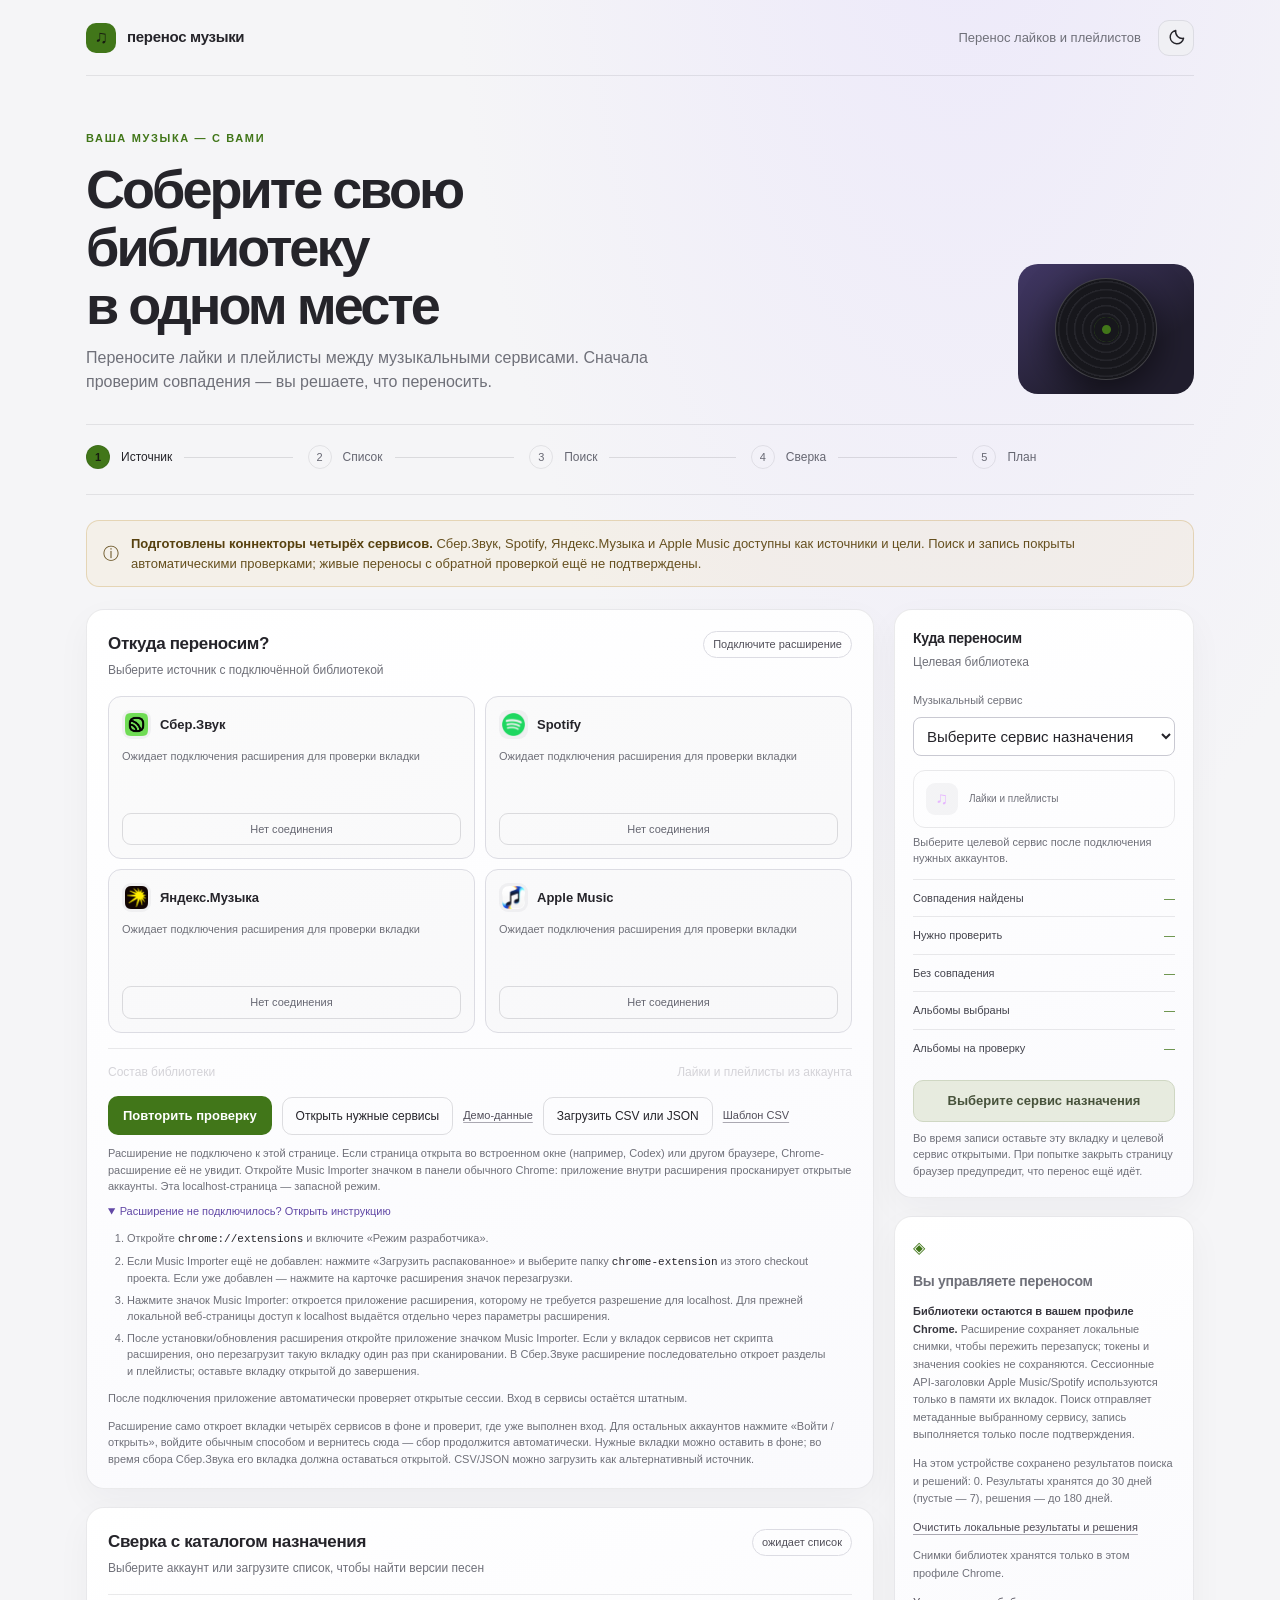
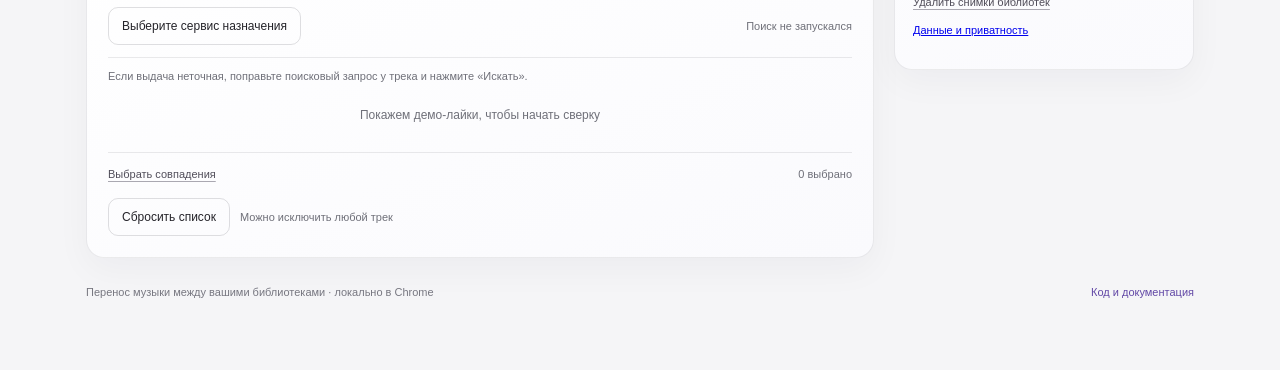
==== chrome-extension/app/index.html @ af96d478 "fix(ui): refine responsive workflow states Generated-by: OpenAI Codex (GPT-6) Co-authored-by: Codex " ====
<!doctype html>
<html lang="ru">
<head>
  <meta charset="utf-8">
  <meta name="viewport" content="width=device-width, initial-scale=1">
  <meta name="theme-color" content="#101114">
  <title>Перенос музыки — библиотека без границ</title>
  <script src="theme.js"></script>
  <link rel="stylesheet" href="styles.css">
</head>
<body>
  <div class="shell">
    <header class="topbar">
      <div class="brand"><span class="logo" aria-hidden="true">♫</span><span>перенос музыки</span></div>
      <div class="top-right"><span>Перенос лайков и плейлистов</span><button class="theme-toggle" id="themeToggle" type="button" aria-label="Переключить тему"><svg class="sun-icon" aria-hidden="true" viewBox="0 0 24 24"><circle cx="12" cy="12" r="4"></circle><path d="M12 2v2m0 16v2M4.93 4.93l1.42 1.42m11.3 11.3 1.42 1.42M2 12h2m16 0h2M4.93 19.07l1.42-1.42m11.3-11.3 1.42-1.42"></path></svg><svg class="moon-icon" aria-hidden="true" viewBox="0 0 24 24"><path d="M20.9 13A8.5 8.5 0 0 1 11 3.1 8.5 8.5 0 1 0 20.9 13Z"></path></svg></button></div>
    </header>

    <section class="hero" aria-labelledby="title">
      <div><div class="eyebrow">Ваша музыка — с вами</div><h1 id="title">Соберите свою библиотеку<br>в одном месте</h1><p>Переносите лайки и плейлисты между музыкальными сервисами. Сначала проверим совпадения — вы решаете, что переносить.</p></div>
      <div class="hero-art" aria-hidden="true"><div class="disc"></div></div>
    </section>

    <nav class="steps" aria-label="Этапы переноса">
      <div class="step active" data-step="1" aria-current="step"><span class="step-num">1</span>Источник</div><div class="step" data-step="2"><span class="step-num">2</span>Список</div><div class="step" data-step="3"><span class="step-num">3</span>Поиск</div><div class="step" data-step="4"><span class="step-num">4</span>Сверка</div><div class="step" data-step="5"><span class="step-num">5</span>План</div>
    </nav>

    <div class="notice" role="note"><span class="info" aria-hidden="true">ⓘ</span><span><strong>Подготовлены коннекторы четырёх сервисов.</strong> Сбер.Звук, Spotify, Яндекс.Музыка и Apple Music доступны как источники и цели. Поиск и запись покрыты автоматическими проверками; живые переносы с обратной проверкой ещё не подтверждены.</span></div>

    <main class="layout">
      <div class="main-col">
        <section class="card" aria-labelledby="source-heading">
          <div class="card-head"><div><h2 id="source-heading">Откуда переносим?</h2><p class="card-sub">Выберите источник с подключённой библиотекой</p></div><span class="count">Проверяем подключение…</span></div>
          <div class="sources" role="group" aria-label="Выбор источника">
            <article class="source" data-source="Сбер.Звук" data-provider="zvuk"><div class="source-top"><span class="source-icon"><img class="provider-logo" src="assets/providers/zvuk.png" alt=""></span><h3>Сбер.Звук</h3></div><div class="source-status" aria-live="polite">Ожидает подключения расширения для проверки вкладки</div><div class="source-collections" aria-label="Состав библиотеки"></div><button class="connect" type="button" disabled>Нет соединения</button></article>
            <article class="source" data-source="Spotify" data-provider="spotify"><div class="source-top"><span class="source-icon"><img class="provider-logo" src="assets/providers/spotify.png" alt=""></span><h3>Spotify</h3></div><div class="source-status" aria-live="polite">Ожидает подключения расширения для проверки вкладки</div><div class="source-collections" aria-label="Состав библиотеки"></div><button class="connect" type="button" disabled>Нет соединения</button></article>
            <article class="source" data-source="Яндекс.Музыка" data-provider="yandex-music"><div class="source-top"><span class="source-icon"><img class="provider-logo" src="assets/providers/yandex-music.png" alt=""></span><h3>Яндекс.Музыка</h3></div><div class="source-status" aria-live="polite">Ожидает подключения расширения для проверки вкладки</div><div class="source-collections" aria-label="Состав библиотеки"></div><button class="connect" type="button" disabled>Нет соединения</button></article>
            <article class="source" data-source="Apple Music" data-provider="apple-music"><div class="source-top"><span class="source-icon"><img class="provider-logo" src="assets/providers/apple-music.png" alt=""></span><h3>Apple Music</h3></div><div class="source-status" aria-live="polite">Ожидает подключения расширения для проверки вкладки</div><div class="source-collections" aria-label="Состав библиотеки"></div><button class="connect" type="button" disabled>Нет соединения</button></article>
          </div>
          <div class="playlist-row"><span>Состав библиотеки</span><span>Лайки и плейлисты из аккаунта</span></div>
          <div class="catalog-tools source-collection-tools" id="sourceCollectionTools" hidden>
            <label for="sourceCollectionSelect">Переносить</label>
            <select id="sourceCollectionSelect" class="catalog-select" aria-label="Коллекция источника"></select>
            <label id="targetPlaylistNameLabel" for="targetPlaylistName" hidden>Название копии</label>
            <input id="targetPlaylistName" type="text" maxlength="100" placeholder="Имя нового плейлиста" aria-label="Название нового плейлиста" hidden>
          </div>
          <div class="action-row"><button class="primary" id="extensionImportBtn" type="button" disabled>Проверяем расширение…</button><button class="secondary" id="openServicesBtn" type="button" disabled>Открыть нужные сервисы</button><button class="linkbtn" id="loadBtn" type="button">Демо-данные</button><label class="secondary file-input-label" for="fileInput">Загрузить CSV или JSON</label><input id="fileInput" type="file" accept=".csv,.json,text/csv,application/json" hidden><button class="linkbtn" id="templateBtn" type="button">Шаблон CSV</button></div><div id="extensionStatus" class="quiet extension-status" role="status" aria-live="polite">Проверяем локальное расширение…</div><details id="extensionHelp" class="extension-help"><summary>Расширение не подключилось? Открыть инструкцию</summary><ol><li>Откройте <code>chrome://extensions</code> и включите «Режим разработчика».</li><li>Если Music Importer ещё не добавлен: нажмите «Загрузить распакованное» и выберите папку <code>chrome-extension</code> из этого checkout проекта. Если уже добавлен — нажмите на карточке расширения значок перезагрузки.</li><li>Нажмите значок Music Importer: откроется приложение расширения, которому не требуется разрешение для localhost. Для прежней локальной веб-страницы доступ к localhost выдаётся отдельно через параметры расширения.</li><li>После установки/обновления расширения откройте приложение значком Music Importer. Если у вкладок сервисов нет скрипта расширения, оно перезагрузит такую вкладку один раз при сканировании. В Сбер.Звуке расширение последовательно откроет разделы и плейлисты; оставьте вкладку открытой до завершения.</li></ol><p>После подключения приложение автоматически проверяет открытые сессии. Вход в сервисы остаётся штатным.</p></details><div class="quiet onboarding-note">Расширение само откроет вкладки четырёх сервисов в фоне и проверит, где уже выполнен вход. Для остальных аккаунтов нажмите «Войти / открыть», войдите обычным способом и вернитесь сюда — сбор продолжится автоматически. Нужные вкладки можно оставить в фоне; во время сбора Сбер.Звука его вкладка должна оставаться открытой. CSV/JSON можно загрузить как альтернативный источник.</div>
        </section>

        <section class="card" id="reviewCard" aria-labelledby="review-heading">
          <div class="card-head"><div><h2 id="review-heading">Сверка с каталогом</h2><p class="card-sub" id="reviewSub">Выберите аккаунт или загрузите список, чтобы найти версии песен</p></div><span class="count" id="matchCount">ожидает список</span></div>
          <div class="catalog-tools"><label for="storefront">Регион Apple</label><select id="storefront" aria-label="Страна каталога Apple"><option value="AE">ОАЭ</option><option value="US">США</option><option value="GB">Великобритания</option><option value="CA">Канада</option><option value="AU">Австралия</option></select><button class="secondary" type="button" id="searchBtn" disabled>Найти совпадения</button><button class="secondary" type="button" id="cancelSearchBtn" hidden>Остановить поиск</button><span class="quiet" id="searchStatus" aria-live="polite">Поиск не запускался</span></div>
          <p class="quiet match-hint">Если выдача неточная, поправьте поисковый запрос у трека и нажмите «Искать».</p>
          <div class="track-tools" id="trackTools" hidden>
            <div class="track-filters">
              <label>Статус<select id="trackStatusFilter" aria-label="Фильтр по статусу"><option value="all">Все треки</option><option value="review">Нужна проверка</option><option value="matched">Есть совпадение</option><option value="missing">Не найдено</option><option value="excluded">Исключено</option></select></label>
              <label>Порядок<select id="trackSort" aria-label="Сортировка треков"><option value="source">Как в источнике</option><option value="title">По названию</option><option value="artist">По исполнителю</option><option value="confidence">Сначала уверенные</option></select></label>
              <button class="linkbtn track-bulk" id="selectVisibleMatches" type="button">Выбрать совпадения на странице</button>
            </div>
            <div class="track-pages"><button class="secondary" type="button" id="previousTrackPage" aria-label="Предыдущая страница">←</button><span class="quiet" id="trackPageStatus" aria-live="polite"></span><button class="secondary" type="button" id="nextTrackPage" aria-label="Следующая страница">→</button></div>
          </div>
          <div class="track-list" id="trackList"><div class="empty">Покажем демо-лайки, чтобы начать сверку</div></div>
          <div id="albumSection" hidden>
            <div class="card-head album-head"><div><h3 id="album-heading" class="album-heading-title">Альбомы</h3><p class="card-sub">Сохранённые альбомы переносятся целыми альбомами и не раскладываются на треки.</p></div><span class="count" id="albumCount"></span></div>
            <p class="quiet" id="albumNotice" hidden>Альбомы источника не подтверждены полностью, поэтому в этот перенос они не входят. Выберите «Только альбомы», чтобы увидеть причину, или обновите аккаунт.</p>
            <div class="track-list" id="albumList" aria-labelledby="album-heading"></div>
            <div class="track-tools" id="albumPages" hidden><span></span><div class="track-pages"><button class="secondary" type="button" id="previousAlbumPage" aria-label="Предыдущая страница альбомов">←</button><span class="quiet" id="albumPageStatus" aria-live="polite"></span><button class="secondary" type="button" id="nextAlbumPage" aria-label="Следующая страница альбомов">→</button></div></div>
          </div>
          <div class="review-tools"><button class="linkbtn" type="button" id="toggleAll">Снять выбор со всех</button><span class="quiet" id="selectedCount">0 выбрано</span></div>
          <div class="action-row"><button class="secondary" type="button" id="resetBtn">Сбросить список</button><span class="quiet">Можно исключить любой трек</span></div>
        </section>
      </div>

      <aside class="side-col" aria-label="Настройки переноса">
        <section class="card side-card">
          <div class="card-head"><div><h2>Куда переносим</h2><p class="card-sub">Целевая библиотека</p></div></div>
          <label class="quiet" for="targetProvider">Музыкальный сервис</label><select id="targetProvider" class="provider-select" aria-label="Сервис назначения"><option value="">Выберите сервис назначения</option><option value="apple-music">Apple Music</option><option value="yandex-music">Яндекс.Музыка</option><option value="spotify">Spotify</option><option value="zvuk">Сбер.Звук</option></select>
          <div class="destination"><div class="provider-icon" id="targetProviderIcon" aria-hidden="true" data-provider="">♫</div><div><div class="dest-title" id="targetProviderName">Выберите сервис</div><div class="dest-sub" id="targetCollection">Лайки и плейлисты</div></div></div><p class="quiet" id="targetAccountStatus" role="status" aria-live="polite">Выберите целевой сервис после подключения нужных аккаунтов.</p>
          <div class="check-row"><span>Совпадения найдены</span><span id="readyStat">—</span></div><div class="check-row"><span>Нужно проверить</span><span id="reviewStat" class="stat-review">—</span></div><div class="check-row"><span>Без совпадения</span><span id="missingStat" class="stat-missing">—</span></div><div class="check-row"><span>Альбомы выбраны</span><span id="albumReadyStat">—</span></div><div class="check-row"><span>Альбомы на проверку</span><span id="albumReviewStat" class="stat-review">—</span></div>
          <div class="transfer-job-warning" id="transferJobWarning" role="alert" aria-live="polite"><strong>Предыдущий перенос прервался или не был подтверждён.</strong><p id="transferJobDetails"></p><p>Продолжение сначала прочитает целевые плейлисты и проверит их порядок. Если ID созданного плейлиста не сохранился или содержимое отличается от плана, запись остановится для ручной сверки.</p><button class="primary" id="resumeTransferJob" type="button">Продолжить и сверить автоматически</button><button class="secondary" id="acknowledgeTransferJob" type="button">Я сверил аккаунт вручную</button></div>
          <button class="primary side-primary" id="importBtn" type="button" disabled>Сформировать план <span aria-hidden="true">→</span></button>
          <p class="quiet transfer-note">Во время записи оставьте эту вкладку и целевой сервис открытыми. При попытке закрыть страницу браузер предупредит, что перенос ещё идёт.</p>
          <div class="report" id="report" aria-live="polite"><h3>План готов</h3><div class="report-grid"><div class="metric"><b id="addedMetric">0</b><span>выбрано</span></div><div class="metric"><b id="skippedMetric">0</b><span>пропущено</span></div><div class="metric"><b>0</b><span>записано</span></div></div><div class="quiet report-breakdown" id="reportBreakdown"></div><div class="quiet report-note">JSON-план содержит выбранные ID совпадений и исходные коллекции. До явного запуска библиотека не меняется.</div><button class="linkbtn report-download" id="downloadReport" type="button">Скачать JSON-план</button></div>
        </section>
        <section class="card side-card privacy"><div class="privacy-icon" aria-hidden="true">◈</div><h2>Вы управляете переносом</h2><p><strong>Библиотеки остаются в вашем профиле Chrome.</strong> Расширение сохраняет локальные снимки, чтобы пережить перезапуск; токены и значения cookies не сохраняются. Сессионные API-заголовки Apple Music/Spotify используются только в памяти их вкладок. Поиск отправляет метаданные выбранному сервису, запись выполняется только после подтверждения.</p><p id="matchCacheStatus" class="quiet" role="status" aria-live="polite">Результаты поиска и решения сохраняются только на этом устройстве.</p><button id="clearMatchCache" class="linkbtn" type="button">Очистить локальные результаты и решения</button><p id="libraryStorageEstimate" class="quiet" role="status" aria-live="polite">Снимки библиотек хранятся только в этом профиле Chrome.</p><button id="clearLibrarySnapshots" class="linkbtn" type="button" disabled>Удалить снимки библиотек</button><p class="quiet"><a href="privacy.html">Данные и приватность</a></p></section>
      </aside>
    </main>
    <footer class="footer"><span>Перенос музыки между вашими библиотеками · локально в Chrome</span><a href="https://github.com/Basil-AS/music_importer/blob/master/README.md">Код и документация</a></footer>
  </div>
  <div class="toast" id="toast" role="status" aria-live="polite"></div>

  <script src="matcher.js" defer></script>
  <script src="album-matcher.js" defer></script>
  <script src="library-cache.js" defer></script>
  <script src="account-catalog.js" defer></script>
  <script src="match-cache.js" defer></script>
  <script src="transfer-core.js" defer></script>
  <script src="transfer-engine.js" defer></script>
  <script src="transfer-safety.js" defer></script>
  <script src="transfer-job-store.js" defer></script>
  <script src="provider-connection-flow.js" defer></script>
  <script src="app.js" defer></script>
</body>
</html>
---- chrome-extension/app/styles.css ----
:root {
  color-scheme:dark;
  --bg:#101114;
  --panel:#191a1f;
  --panel2:#202126;
  --line:#303138;
  --text:#f4f3f1;
  --muted:#9999a3;
  --green:#b7f36b;
  --purple:#b7a0ff;
  --amber:#f2c879;
  --red:#f28f8f;
  --radius:18px;
      --control-bg:#222329;
      --control-border:#3a3b43;
  font:15px/1.5 Inter,-apple-system,BlinkMacSystemFont,"Segoe UI",sans-serif
}

* {
  box-sizing:border-box
}

body {
  margin:0;
  background:radial-gradient(ellipse at 75% -12%,#28243b 0,transparent 38%),var(--bg);
  color:var(--text);
  min-height:100vh
}

button,select {
  font:inherit
}

button {
  cursor:pointer
}

button:focus-visible,select:focus-visible,a:focus-visible {
  outline:2px solid var(--green);
  outline-offset:3px
}

.shell {
  max-width:1180px;
  margin:auto;
  padding:0 36px 70px
}

.topbar {
  height:76px;
  display:flex;
  align-items:center;
  justify-content:space-between;
  border-bottom:1px solid #ffffff13
}

.brand {
  display:flex;
  gap:11px;
  align-items:center;
  font-size:15px;
  font-weight:650;
  letter-spacing:-.02em
}

.logo {
  width:30px;
  height:30px;
  border-radius:10px;
  background:var(--green);
  color:#171b10;
  display:grid;
  place-items:center;
  font-size:18px;
  font-weight:900
}

.top-right {
  display:flex;
  align-items:center;
  gap:17px;
  color:var(--muted);
  font-size:13px
}

.hero {
  padding:54px 0 30px;
  display:flex;
  justify-content:space-between;
  align-items:end;
  gap:24px
}

.eyebrow {
  color:var(--green);
  font-size:11px;
  font-weight:750;
  letter-spacing:.15em;
  text-transform:uppercase
}

.hero h1 {
  font-size:clamp(34px,5vw,54px);
  letter-spacing:-.055em;
  line-height:1.08;
  margin:13px 0 12px;
  max-width:660px
}

.hero p {
  color:var(--muted);
  max-width:590px;
  margin:0;
  font-size:16px
}

.hero-art {
  height:130px;
  width:176px;
  position:relative;
  flex:none;
  overflow:hidden;
  border-radius:20px;
  background:linear-gradient(145deg,#423866,#211e2e 70%);
  display:grid;
  place-items:center
}

.disc {
  height:102px;
  width:102px;
  border-radius:50%;
  border:1px solid #ffffff2e;
  background:repeating-radial-gradient(circle,#17171c 0 6px,#25252b 7px 8px);
  display:grid;
  place-items:center;
  box-shadow:0 10px 36px #0008
}

.disc:after {
  content:"";
  height:25px;
  width:25px;
  background:var(--green);
  border-radius:50%;
  box-shadow:inset 0 0 0 8px #17171c
}

.steps {
  display:grid;
  grid-template-columns:repeat(5,1fr);
  padding:20px 0 25px;
  border-top:1px solid #ffffff12;
  border-bottom:1px solid #ffffff12;
  margin-bottom:25px
}

.step {
  display:flex;
  gap:11px;
  align-items:center;
  color:var(--muted);
  font-size:12px
}

.step:not(:last-child):after {
  content:"";
  height:1px;
  background:#ffffff16;
  flex:1;
  margin:0 15px 0 1px
}

.step-num {
  width:24px;
  height:24px;
  flex:none;
  border:1px solid #ffffff24;
  border-radius:50%;
  display:grid;
  place-items:center;
  font-size:11px
}

.step.active {
  color:var(--text)
}

.step.active .step-num {
  background:var(--green);
  border-color:var(--green);
  color:#171b10;
  font-weight:800
}

.step.done .step-num {
  border-color:#6b8550;
  color:var(--green)
}

.notice {
  display:flex;
  align-items:center;
  gap:12px;
  padding:13px 16px;
  border:1px solid #dfbb6640;
  background:#f2c8790b;
  border-radius:13px;
  color:#e5d5b0;
  font-size:13px;
  margin-bottom:22px
}

.notice strong {
  color:#f4deb0
}

.notice .info {
  font-size:16px
}

.layout {
  display:grid;
  grid-template-columns:minmax(0,1fr) 300px;
  gap:20px;
  align-items:start
}

.main-col,.side-col {
  display:grid;
  gap:18px
}

.card {
  background:linear-gradient(160deg,#1b1c21,#18191d);
  border:1px solid #ffffff12;
  border-radius:var(--radius);
  padding:21px;
  box-shadow:0 12px 35px #00000012
}

.card-head {
  display:flex;
  justify-content:space-between;
  align-items:start;
  gap:12px;
  margin-bottom:17px
}

.card h2 {
  margin:0;
  font-size:17px;
  letter-spacing:-.02em
}

.card-sub {
  margin:4px 0 0;
  color:var(--muted);
  font-size:12px
}

.count {
  font-size:11px;
  border:1px solid var(--line);
  border-radius:99px;
  padding:4px 9px;
  color:#c8c7cf;
  white-space:nowrap
}

.sources {
  display:grid;
  grid-template-columns:repeat(2,minmax(0,1fr));
  gap:10px
}

.source {
  border:1px solid var(--line);
  border-radius:13px;
  padding:13px;
  background:#ffffff03;
  min-width:0;
  transition:.18s
}

.source.selected {
  border-color:#b7f36b88;
  background:#b7f36b0a
}

.source-top {
  display:flex;
  align-items:center;
  gap:9px
}

.source-icon {
  height:29px;
  width:29px;
  border-radius:9px;
  background:#ffffff0b;
  display:grid;
  place-items:center;
  font-weight:800;
  font-size:15px
}

.source h3 {
  margin:0;
  font-size:13px;
  font-weight:600
}

.source-status {
  font-size:11px;
  color:var(--muted);
  margin-top:10px;
  min-height:16px;
  line-height:1.4;
  overflow-wrap:anywhere
}

.source-status.connected {
  color:var(--green)
}

.connect {
  width:100%;
  margin-top:10px;
  border:1px solid #ffffff21;
  color:#e9e8eb;
  background:transparent;
  border-radius:9px;
  padding:7px 6px;
  font-size:11px
}

.connect:hover {
  border-color:#ffffff55;
  background:#ffffff08
}

.connect:disabled {
  color:var(--muted);
  opacity:.82;
  cursor:default
}

.action-row {
  display:flex;
  align-items:center;
  gap:10px;
  margin-top:15px
}

.primary {
  border:0;
  border-radius:10px;
  padding:10px 15px;
  background:var(--green);
  color:#17200e;
  font-weight:750;
  font-size:13px;
  transition:transform .15s,filter .15s
}

.primary:hover {
  filter:brightness(1.06);
  transform:translateY(-1px)
}

.primary:disabled {
  background:#343a31;
  border:1px solid #4d5746;
  color:#b9c0ad;
  opacity:1;
  cursor:not-allowed;
  transform:none;
  filter:none
}

.secondary {
  border:1px solid #ffffff24;
  background:transparent;
  color:#e8e7eb;
  border-radius:10px;
  padding:9px 13px;
  font-size:12px
}

.secondary:hover {
  background:#ffffff0a
}

.quiet {
  color:var(--muted);
  font-size:11px
}

.playlist-row {
  display:flex;
  justify-content:space-between;
  align-items:center;
  color:#d4d3d8;
  font-size:12px;
  padding-top:14px;
  border-top:1px solid #ffffff10;
  margin-top:15px
}

.toggle {
  display:flex;
  align-items:center;
  gap:8px;
  color:var(--muted)
}

.toggle input {
  accent-color:var(--green)
}

.track-list {
  display:grid
}

.track {
  display:grid;
  grid-template-columns:34px minmax(120px,1fr) minmax(145px,205px) 68px 38px;
  align-items:center;
  gap:11px;
  padding:12px 0;
  border-top:1px solid #ffffff0d
}

.track:first-child {
  border-top:0
}

.cover {
  width:34px;
  height:34px;
  border-radius:8px;
  background:linear-gradient(135deg,#67627a,#292b36);
  display:grid;
  place-items:center;
  font-size:14px;
  color:#d9d3ff
}

.cover.c2 {
  background:linear-gradient(135deg,#78584b,#352c30)
}

.cover.c3 {
  background:linear-gradient(135deg,#536c65,#273632)
}

.cover.c4 {
  background:linear-gradient(135deg,#77734d,#38372e)
}

.cover.c5 {
  background:linear-gradient(135deg,#64527a,#30283d)
}

.track-name {
  font-size:12px;
  font-weight:650;
  white-space:nowrap;
  overflow:hidden;
  text-overflow:ellipsis
}

.track-artist {
  font-size:11px;
  color:var(--muted);
  white-space:nowrap;
  overflow:hidden;
  text-overflow:ellipsis
}

.match select,.match input {
  max-width:100%;
  width:100%;
  background:var(--control-bg);
  border:1px solid var(--control-border);
  color:var(--text);
  border-radius:8px;
  padding:7px;
  font-size:11px
}

.match input::placeholder {
  color:#8d8b96
}

.match select option {
  background:var(--control-bg)
}

.confidence {
  font-size:10px;
  color:var(--green);
  margin-top:3px
}

.confidence.review {
  color:var(--amber)
}

.confidence.none {
  color:var(--red)
}

.badge {
  font-size:10px;
  border:1px solid #42602e;
  color:var(--green);
  padding:4px 7px;
  border-radius:99px;
  text-align:center
}

.badge.review {
  border-color:#64532f;
  color:var(--amber)
}

.badge.none {
  border-color:#5e3838;
  color:var(--red)
}

.include {
  accent-color:var(--green);
  width:15px;
  height:15px
}

.track.skipped {
  opacity:.38
}

.review-tools {
  display:flex;
  align-items:center;
  justify-content:space-between;
  padding-top:13px;
  border-top:1px solid #ffffff10;
  margin-top:6px
}

.linkbtn {
  border:0;
  padding:0;
  background:none;
  color:#d5d3dc;
  font-size:11px;
  text-decoration:underline;
  text-decoration-color:#6a6871;
  text-underline-offset:3px
}

.linkbtn:hover {
  color:var(--green)
}

.side-card {
  padding:18px
}

.side-card h2 {
  font-size:14px
}

.destination {
  display:flex;
  align-items:center;
  gap:11px;
  padding:12px;
  border:1px solid #ffffff13;
  border-radius:12px;
  margin:14px 0
}

.apple-icon {
  width:32px;
  height:32px;
  border-radius:9px;
  background:#28232f;
  display:grid;
  place-items:center;
  font-size:17px
}

.dest-title {
  font-size:12px;
  font-weight:650
}

.dest-sub {
  font-size:10px;
  color:var(--muted)
}

.check-row {
  display:flex;
  justify-content:space-between;
  align-items:center;
  border-top:1px solid #ffffff0d;
  padding:10px 0;
  font-size:11px;
  color:#cbcad0
}

.check-row span:last-child {
  color:var(--green)
}

.side-primary {
  width:100%;
  margin-top:14px
}

.privacy {
  font-size:11px;
  color:var(--muted);
  line-height:1.6
}

.privacy strong {
  color:#e3e2e8;
  font-weight:600
}

.privacy-icon {
  color:var(--green);
  font-size:16px;
  margin-bottom:9px
}

.progress-wrap {
  display:none;
  margin-top:15px
}

.progress-wrap.show {
  display:block
}

.progress-meta {
  display:flex;
  justify-content:space-between;
  font-size:11px;
  color:var(--muted);
  margin-bottom:6px
}

.progress {
  height:5px;
  border-radius:9px;
  background:#ffffff12;
  overflow:hidden
}

.progress i {
  display:block;
  width:0;
  height:100%;
  background:var(--green);
  border-radius:9px;
  transition:width .35s
}

.report {
  display:none;
  margin-top:15px;
  padding:14px;
  border:1px solid #b7f36b3b;
  border-radius:12px;
  background:#b7f36b08
}

.report.show {
  display:block
}

.report h3 {
  font-size:13px;
  margin:0 0 8px
}

.report-grid {
  display:grid;
  grid-template-columns:repeat(2,minmax(0,1fr));
  gap:8px
}

.metric {
  padding:8px;
  background:#ffffff07;
  border-radius:9px
}

.metric b {
  display:block;
  font-size:18px
}

.metric span {
  font-size:10px;
  color:var(--muted)
}

.toast {
  position:fixed;
  bottom:24px;
  left:50%;
  transform:translate(-50%,20px);
  opacity:0;
  pointer-events:none;
  transition:.25s;
  background:#28292e;
  border:1px solid #ffffff22;
  border-radius:12px;
  padding:11px 16px;
  font-size:12px;
  box-shadow:0 12px 35px #0008;
  z-index:5
}

.toast.show {
  opacity:1;
  transform:translate(-50%,0)
}

.footer {
  display:flex;
  justify-content:space-between;
  gap:20px;
  color:#777780;
  font-size:11px;
  margin-top:26px
}

.footer a {
  color:#aaa8b3;
  text-decoration:none
}

.footer a:hover {
  color:var(--green)
}

.empty {
  color:var(--muted);
  font-size:12px;
  padding:22px 0;
  text-align:center
}

.catalog-tools {
  display:flex;
  align-items:center;
  gap:9px;
  flex-wrap:wrap;
  padding:12px 0;
  border-top:1px solid #ffffff0d;
  border-bottom:1px solid #ffffff0d;
  margin-bottom:3px
}

.catalog-tools label {
  font-size:11px;
  color:var(--muted)
}

.catalog-tools select {
  background:var(--control-bg);
  border:1px solid var(--control-border);
  color:var(--text);
  border-radius:8px;
  padding:7px;
  font-size:11px
}

.catalog-tools .quiet {
  margin-left:auto
}

.match-hint {
  margin:10px 0 0
}

.track {
  grid-template-columns:34px minmax(100px,.8fr) minmax(200px,1.2fr) 70px 38px
}

.track .match select,.track .match input {
  margin-bottom:4px
}

.track .match a {
  display:inline-block;
  color:#c2b5ff;
  font-size:10px;
  text-decoration:none;
  margin-top:3px
}

.track .match a:hover {
  text-decoration:underline
}

.track-query {
  max-width:100%;
  width:100%;
  background:var(--control-bg);
  border:1px solid var(--control-border);
  color:var(--text);
  border-radius:8px;
  padding:6px 7px;
  font-size:10px
}

.track-search {
  border:0;
  background:none;
  color:var(--purple);
  padding:1px 0 5px;
  font-size:10px;
  text-decoration:underline;
  text-underline-offset:3px
}

.track-search:disabled {
  opacity:.5;
  cursor:wait
}

.badge.pending {
  border-color:#45454d;
  color:var(--muted)
}

.badge.error {
  border-color:#5e3838;
  color:var(--red)
}

.track .include:disabled {
  opacity:.3
}

.search-error {
  color:var(--red)
}

@media(max-width:960px) {
  .layout {
    grid-template-columns:1fr
  }

  .side-col {
    grid-template-columns:1fr 1fr
  }

  .hero-art {
    width:130px;
    height:110px
  }

  .steps {
    grid-template-columns:repeat(5,auto);
    overflow:auto
  }

  .step {
    white-space:nowrap
  }

  .step:not(:last-child):after {
    min-width:14px;
    margin:0 8px
  }

}

@media(max-width:580px) {
  .top-right > span { display:none }
  .top-right { gap:0 }
  .shell {
    padding:0 18px 45px
  }

  .topbar {
    height:62px
  }

  .hero {
    padding:37px 0 26px;
    align-items:stretch;
    flex-direction:column;
    gap:12px
  }

  .hero-art {
    align-self:flex-end;
    width:82px;
    height:82px;
    margin-top:-4px
  }

  .disc {
    width:61px;
    height:61px
  }

  .disc:after {
    width:20px;
    height:20px;
    box-shadow:inset 0 0 0 6px #17171c
  }

  .hero p {
    font-size:14px
  }

  .steps {
    padding:15px 0;
    margin-bottom:17px;
    grid-template-columns:repeat(5,minmax(0,1fr));
    overflow:visible;
    gap:2px
  }

  .step {
    flex-direction:column;
    justify-content:center;
    gap:5px;
    text-align:center;
    white-space:normal;
    font-size:10px;
    line-height:1.2
  }

  .step-num {
    width:22px;
    height:22px;
    font-size:11px
  }

  .step:not(:last-child):after {
    display:none
  }

  .notice {
    align-items:flex-start;
    font-size:12px
  }

  .layout {
    grid-template-columns:minmax(0,1fr);
    gap:13px
  }

  .main-col,.side-col {
    min-width:0
  }

  .card {
    min-width:0;
    padding:16px;
    border-radius:15px
  }

  .card-head {
    flex-wrap:wrap
  }

  .sources {
    grid-template-columns:minmax(0,1fr);
    gap:8px
  }

  .source {
    padding:10px 8px
  }

  .source-top {
    gap:6px
  }

  .source-icon {
    width:24px;
    height:24px
  }

  .source h3 {
    min-width:0;
    font-size:11px;
    overflow-wrap:anywhere
  }

  .connect {
    font-size:10px
  }

  .track {
    grid-template-columns:30px minmax(68px,.7fr) minmax(115px,1.3fr) 32px;
    gap:7px
  }

  .cover {
    width:30px;
    height:30px
  }

  .badge {
    display:none
  }

  .track-name {
    font-size:11px
  }

  .track-artist {
    font-size:10px
  }

  .match select {
    font-size:10px;
    padding:6px 4px
  }

  .side-col {
    grid-template-columns:1fr
  }

  .footer {
    flex-direction:column
  }

  .action-row {
    flex-wrap:wrap
  }

  .catalog-tools .quiet {
    width:100%;
    margin-left:0
  }

}

@media(max-width:360px) {
  .hero-art {
    align-self:flex-end;
    width:68px;
    height:68px;
    margin-top:-4px
  }

  .track {
    grid-template-columns:28px minmax(0,.8fr) minmax(0,1.2fr) 28px;
    gap:6px
  }

  .shell { padding-right:14px; padding-left:14px }

}

@media(prefers-reduced-motion:reduce) {
  *,*:before,*:after {
    scroll-behavior:auto!important;
    transition:none!important
  }

}

[hidden] {
  display:none!important
}

.catalog-tools input {
  font:inherit;
  max-width:100%;
  background:var(--control-bg);
  border:1px solid var(--control-border);
  color:var(--text);
  border-radius:8px;
  padding:9px
}

.provider-icon {
  width:32px;
  height:32px;
  border-radius:9px;
  background:#28232f;
  display:grid;
  place-items:center;
  font-size:17px;
  color:#e7b7ff
}

.provider-logo {
  display:block;
  width:22px;
  height:22px;
  object-fit:contain
}

.source-icon .provider-logo {
  width:23px;
  height:23px
}

.cover {
  overflow:hidden
}

.cover-image {
  display:block;
  width:100%;
  height:100%;
  object-fit:cover
}

.cover span {
  display:grid;
  width:100%;
  height:100%;
  place-items:center
}

.provider-icon[data-provider="spotify"] {
  color:#65d981
}

.provider-icon[data-provider="yandex-music"] {
  color:#ff6868
}

.provider-icon[data-provider="zvuk"] {
  color:#ff675f
}

#targetAccountStatus {
  margin-top:-7px;
  margin-bottom:12px;
  line-height:1.45
}

.track-tools {
  display:flex;
  justify-content:space-between;
  align-items:center;
  gap:12px;
  flex-wrap:wrap;
  padding:11px 0
}

.track-tools[hidden] {
  display:none
}

.track-tools label {
  font-size:11px;
  color:var(--muted)
}

.track-tools input {
  accent-color:var(--green);
  margin-right:7px
}

.track-pages {
  display:flex;
  align-items:center;
  gap:8px
}

.track-pages button {
  padding:6px 10px
}

.track-pages button:disabled {
  opacity:.4;
  cursor:default
}

.extension-help {
  margin-top:8px;
  color:var(--muted);
  font-size:11px
}

.extension-help summary {
  width:max-content;
  max-width:100%;
  cursor:pointer;
  color:#c2b5ff;
  text-underline-offset:3px
}

.extension-help ol {
  padding-left:19px;
  max-width:720px
}

.extension-help li {
  margin:5px 0
}

.extension-help code {
  color:var(--text);
  overflow-wrap:anywhere
}

.transfer-job-warning {
  display:none;
  margin:12px 0 0;
  padding:12px;
  border:1px solid #f28f8f66;
  border-radius:11px;
  background:#f28f8f0b;
  color:#f0d0d0;
  font-size:11px
}

.transfer-job-warning.show {
  display:block
}

.transfer-job-warning strong {
  color:#ffd7d7
}

@media(max-width:580px) {
  .track-tools {
    align-items:flex-start
  }

  .track-pages {
    width:100%;
    justify-content:space-between
  }

}

.theme-toggle {
  width:36px;
  height:36px;
  display:grid;
  place-items:center;
  border:1px solid var(--line);
  border-radius:11px;
  background:var(--panel2);
  color:var(--text);
  padding:0;
  transition:background .15s,border-color .15s,transform .15s
}

.theme-toggle:hover {
  background:var(--panel);
  border-color:var(--muted);
  transform:translateY(-1px)
}

.theme-toggle svg {
  width:19px;
  height:19px;
  fill:none;
  stroke:currentColor;
  stroke-width:1.8;
  stroke-linecap:round;
  stroke-linejoin:round
}

:root[data-theme="dark"] .theme-toggle .moon-icon,:root[data-theme="light"] .theme-toggle .sun-icon {
  display:none
}

:root[data-theme="light"] {
  color-scheme:light;
  --bg:#f5f5f7;
  --panel:#fff;
  --panel2:#f0f0f4;
  --line:#dcdce3;
  --text:#25242a;
  --muted:#6f7079;
  --green:#417619;
  --purple:#6749b8;
  --amber:#8b5e00;
  --red:#b52d35;
  --control-bg:#fff;
  --control-border:#c9c9d2
}

:root[data-theme="light"] body {
  background:radial-gradient(ellipse at 75% -12%,#ece8fa 0,transparent 38%),var(--bg)
}

:root[data-theme="light"] .topbar,:root[data-theme="light"] .steps,:root[data-theme="light"] .step:not(:last-child):after,:root[data-theme="light"] .step-num,:root[data-theme="light"] .playlist-row,:root[data-theme="light"] .track,:root[data-theme="light"] .review-tools,:root[data-theme="light"] .catalog-tools,:root[data-theme="light"] .check-row,:root[data-theme="light"] .destination {
  border-color:#20202a18
}

:root[data-theme="light"] .step:not(:last-child):after {
  background:#20202a20
}

:root[data-theme="light"] .card {
  background:linear-gradient(160deg,#fff,#fafafd);
  border-color:#20202a16;
  box-shadow:0 12px 35px #20202a0a
}

:root[data-theme="light"] .source {
  background:#20202a04
}

:root[data-theme="light"] .source.selected {
  border-color:#4d861b88;
  background:#4d861b0c
}

:root[data-theme="light"] .source-icon,:root[data-theme="light"] .apple-icon,:root[data-theme="light"] .provider-icon {
  background:#20202a0b
}

:root[data-theme="light"] .progress {
  background:#20202a12
}

:root[data-theme="light"] .badge.review {
  border-color:#8b5e0066
}

:root[data-theme="light"] .badge.none {
  border-color:#b52d3566
}

:root[data-theme="light"] .transfer-job-warning {
  background:#b52d350b;
  border-color:#b52d3566;
  color:#713237
}

:root[data-theme="light"] .transfer-job-warning strong {
  color:#64252b
}

:root[data-theme="light"] .connect,:root[data-theme="light"] .secondary {
  border-color:#20202a24;
  color:var(--text)
}

:root[data-theme="light"] .connect:hover,:root[data-theme="light"] .secondary:hover {
  background:#20202a08
}

:root[data-theme="light"] .primary {
  color:#fff
}

:root[data-theme="light"] .notice {
  background:#f0b83b12;
  color:#66501f;
  border-color:#b7831f40
}

:root[data-theme="light"] .notice strong {
  color:#57410f
}

:root[data-theme="light"] .match select,:root[data-theme="light"] .match input,:root[data-theme="light"] .track-query,:root[data-theme="light"] .catalog-tools select {
  background-color:#fff;
  border-color:#c9c9d2;
  color:var(--text)
}

:root[data-theme="light"] .match select option {
  background:#fff;
  color:var(--text)
}

:root[data-theme="light"] .linkbtn {
  color:#514e5a;
  text-decoration-color:#aaa8b1
}

:root[data-theme="light"] .linkbtn:hover {
  color:var(--green)
}

:root[data-theme="light"] .track {
  color:#37363e
}

:root[data-theme="light"] .track .match a,:root[data-theme="light"] .extension-help summary,:root[data-theme="light"] .footer a {
  color:#6248a6
}

:root[data-theme="light"] .track .match a:hover,:root[data-theme="light"] .footer a:hover {
  color:var(--green)
}

:root[data-theme="light"] .cover {
  color:#fff
}

:root[data-theme="light"] .report {
  background:#4d861b0a;
  border-color:#4d861b45
}

:root[data-theme="light"] .metric {
  background:#20202a08
}

:root[data-theme="light"] .toast {
  background:#fff;
  border-color:#20202a24;
  color:var(--text);
  box-shadow:0 12px 35px #20202a20
}

:root[data-theme="light"] .privacy strong {
  color:#37363e
}

:root[data-theme="light"] .count {
  color:#514f59
}



/* Semantic layout helpers kept outside the generated baseline. */
.album-head { margin-top:20px }
.album-heading-title { margin:0; font-size:15px }
.provider-select { width:100%; margin-top:6px; background:var(--control-bg); border:1px solid var(--control-border); color:var(--text); border-radius:8px; padding:9px }
.catalog-select { max-width:100%; background:var(--control-bg); border:1px solid var(--control-border); color:var(--text); border-radius:8px; padding:9px }
.source-collection-tools { margin-top:12px }
.file-input-label { cursor:pointer }
.extension-status { margin-top:10px }
.onboarding-note { margin-top:6px }
.stat-review { color:var(--amber) }
.stat-missing { color:var(--red) }
.transfer-note { margin:8px 0 0 }
.report-breakdown,.report-note { margin-top:10px }
.report-download { margin-top:12px }
.source { display:grid; grid-template-rows:auto minmax(34px,auto) minmax(30px,auto) auto; align-content:start }
.source-collections { margin-top:3px; color:var(--muted); font-size:11px; line-height:1.45 }
.track-filters { display:flex; align-items:center; gap:12px; flex-wrap:wrap; width:100% }
.track-filters label { display:grid; gap:4px; color:var(--muted); font-size:11px }
.track-filters select { min-width:150px; max-width:100%; background:var(--control-bg); border:1px solid var(--control-border); color:var(--text); border-radius:8px; padding:7px 9px; font:inherit }
.track-bulk { margin-left:auto }
.track-pages { width:100% }
.track-pages #trackPageStatus { text-align:center }
:root[data-theme="light"] .step:not(:last-child):after { background:#20202a20 }
:root[data-theme="light"] .source-collections { color:#62636d }
:root[data-theme="light"] .connect:disabled { color:#666772; opacity:1 }
:root[data-theme="light"] .step:not(.active) { color:#666772 }
:root[data-theme="light"] .check-row { color:#45454e }
:root[data-theme="light"] .track-search { color:var(--purple) }
:root[data-theme="light"] .primary:disabled {
  background:#e7ebdf;
  border:1px solid #cfd7c3;
  color:#47523b;
  opacity:1;
  filter:none
}
@media(max-width:580px) {
  .track-filters { align-items:stretch; gap:8px }
  .track-filters label { min-width:calc(50% - 4px); flex:1 }
  .track-filters select { min-width:0; width:100% }
  .track-bulk { width:100%; margin:0; text-align:left }
}
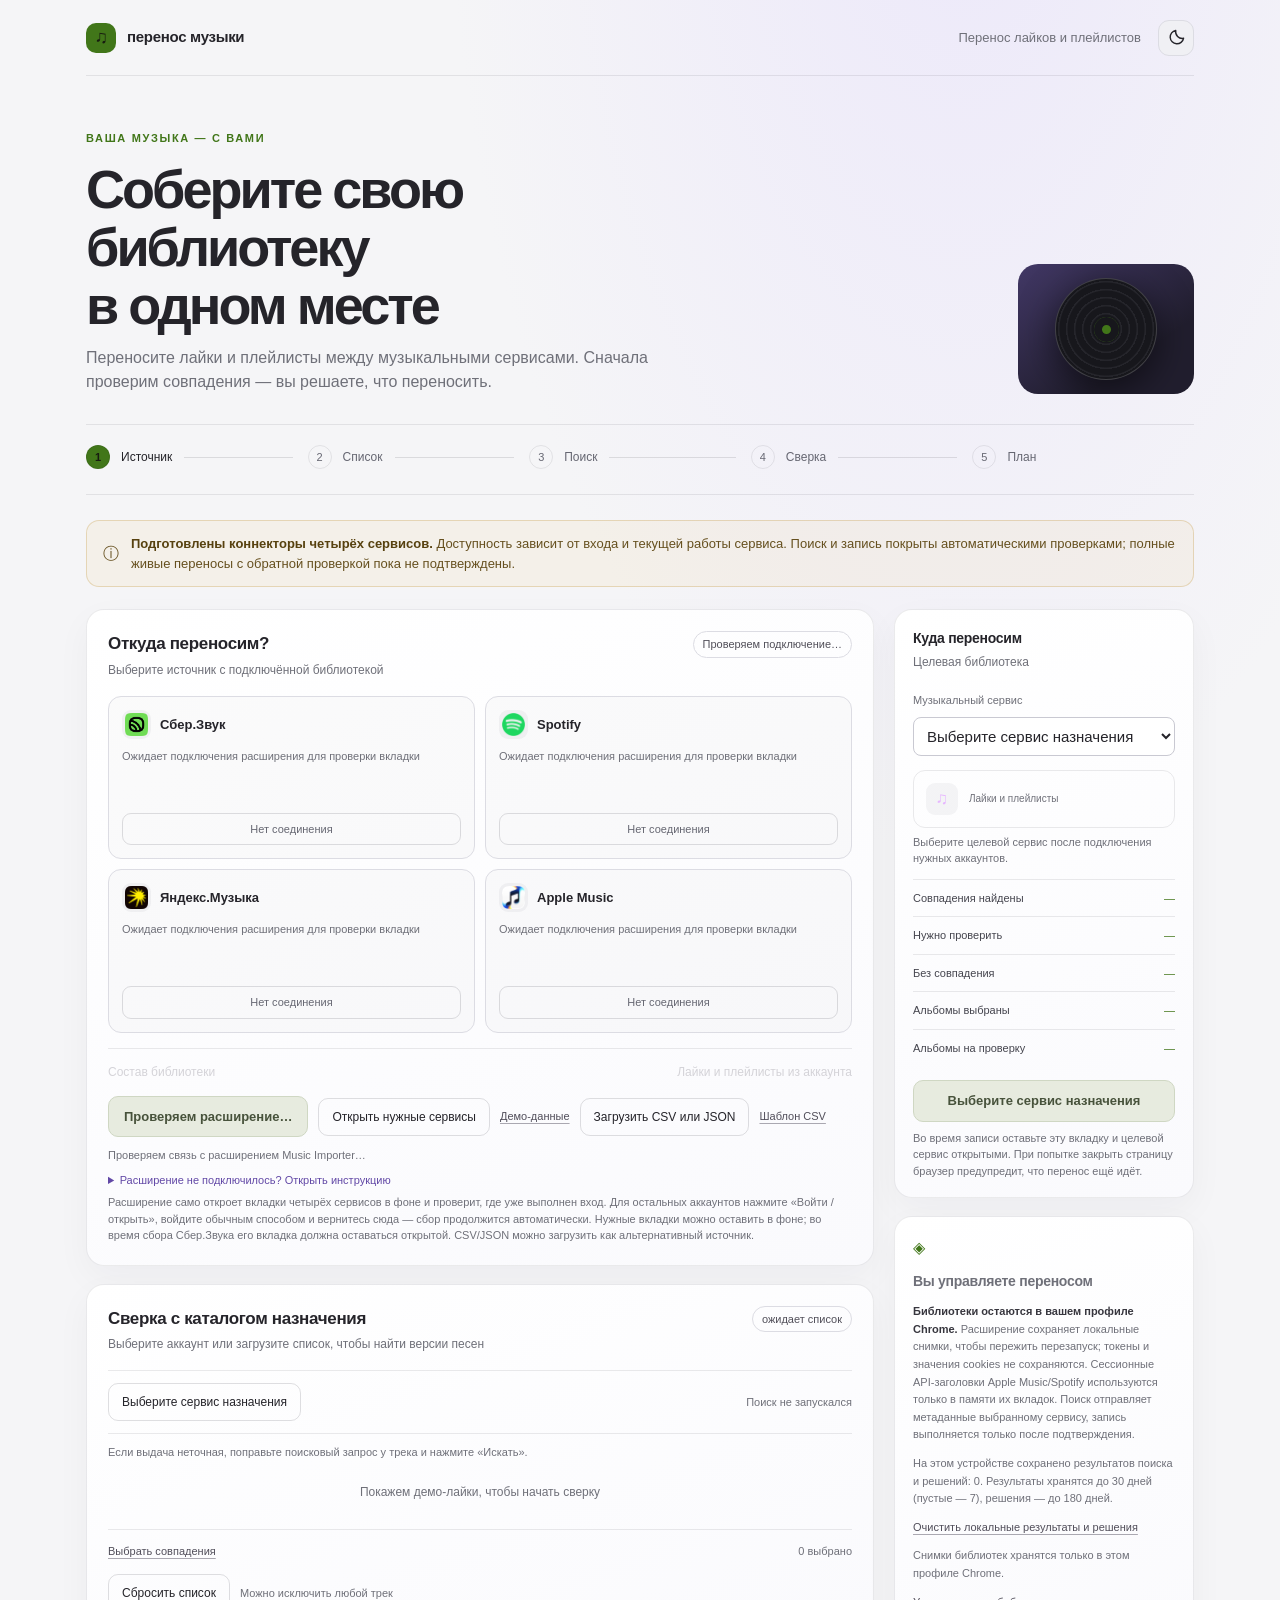
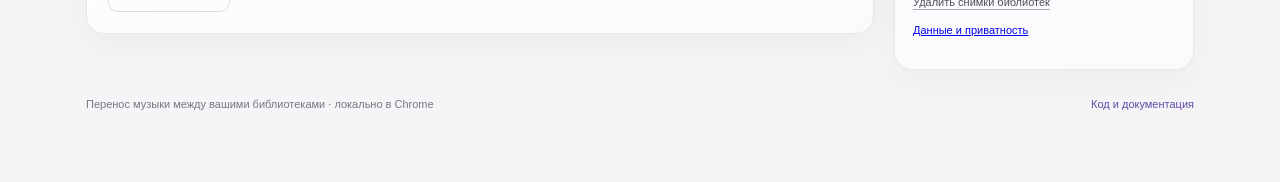
==== commit 43339bff: "fix(ui): restore system theme from toggle Generated-by: OpenAI Codex (GPT-6)\nCo-authored-by: Codex " ====
--- a/chrome-extension/app/index.html
+++ b/chrome-extension/app/index.html
@@ -24,7 +24,7 @@
       <div class="step active" data-step="1" aria-current="step"><span class="step-num">1</span>Источник</div><div class="step" data-step="2"><span class="step-num">2</span>Список</div><div class="step" data-step="3"><span class="step-num">3</span>Поиск</div><div class="step" data-step="4"><span class="step-num">4</span>Сверка</div><div class="step" data-step="5"><span class="step-num">5</span>План</div>
     </nav>
 
-    <div class="notice" role="note"><span class="info" aria-hidden="true">ⓘ</span><span><strong>Подготовлены коннекторы четырёх сервисов.</strong> Сбер.Звук, Spotify, Яндекс.Музыка и Apple Music доступны как источники и цели. Поиск и запись покрыты автоматическими проверками; живые переносы с обратной проверкой ещё не подтверждены.</span></div>
+    <div class="notice" role="note"><span class="info" aria-hidden="true">ⓘ</span><span><strong>Подготовлены коннекторы четырёх сервисов.</strong> Доступность зависит от входа и текущей работы сервиса. Поиск и запись покрыты автоматическими проверками; полные живые переносы с обратной проверкой пока не подтверждены.</span></div>
 
     <main class="layout">
       <div class="main-col">
--- a/chrome-extension/app/styles.css
+++ b/chrome-extension/app/styles.css
@@ -11,8 +11,8 @@
   --amber:#f2c879;
   --red:#f28f8f;
   --radius:18px;
-      --control-bg:#222329;
-      --control-border:#3a3b43;
+  --control-bg:#222329;
+  --control-border:#3a3b43;
   font:15px/1.5 Inter,-apple-system,BlinkMacSystemFont,"Segoe UI",sans-serif
 }
 
@@ -1456,7 +1456,6 @@
 .track-bulk { margin-left:auto }
 .track-pages { width:100% }
 .track-pages #trackPageStatus { text-align:center }
-:root[data-theme="light"] .step:not(:last-child):after { background:#20202a20 }
 :root[data-theme="light"] .source-collections { color:#62636d }
 :root[data-theme="light"] .connect:disabled { color:#666772; opacity:1 }
 :root[data-theme="light"] .step:not(.active) { color:#666772 }
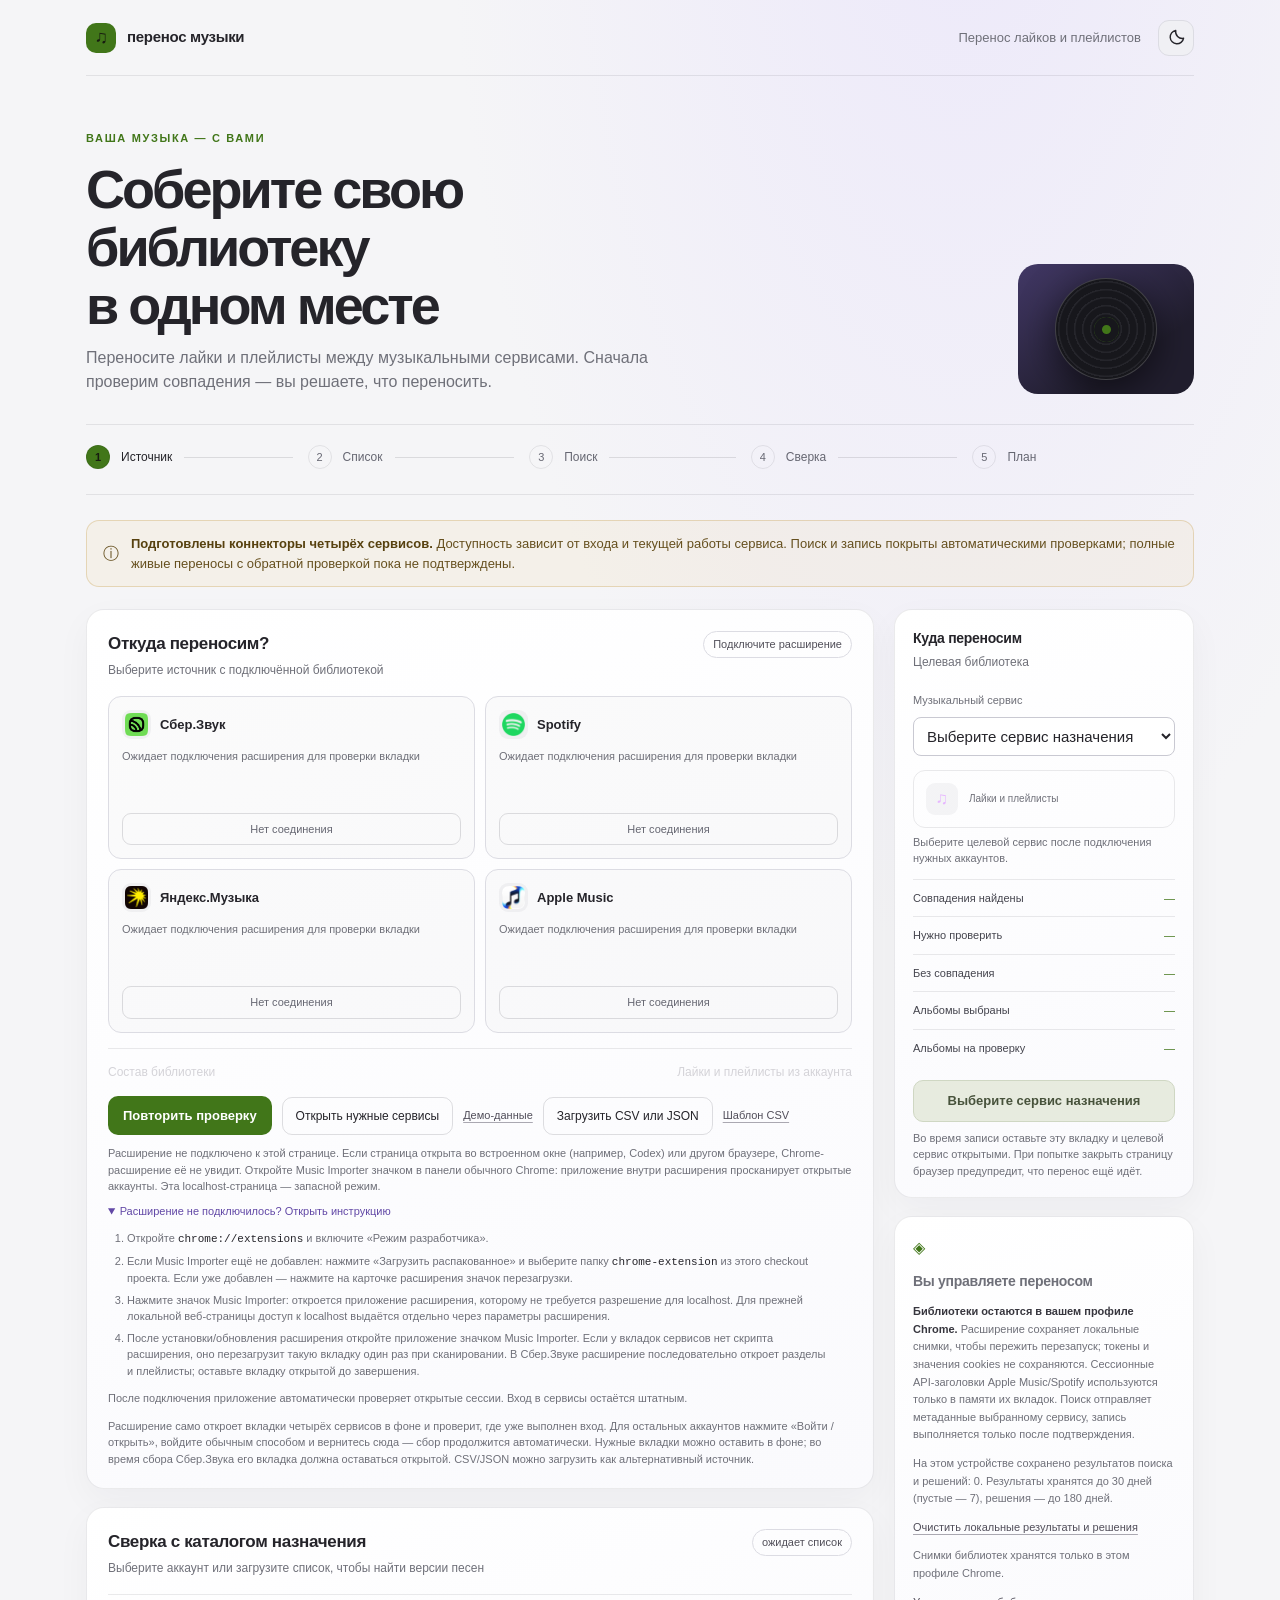
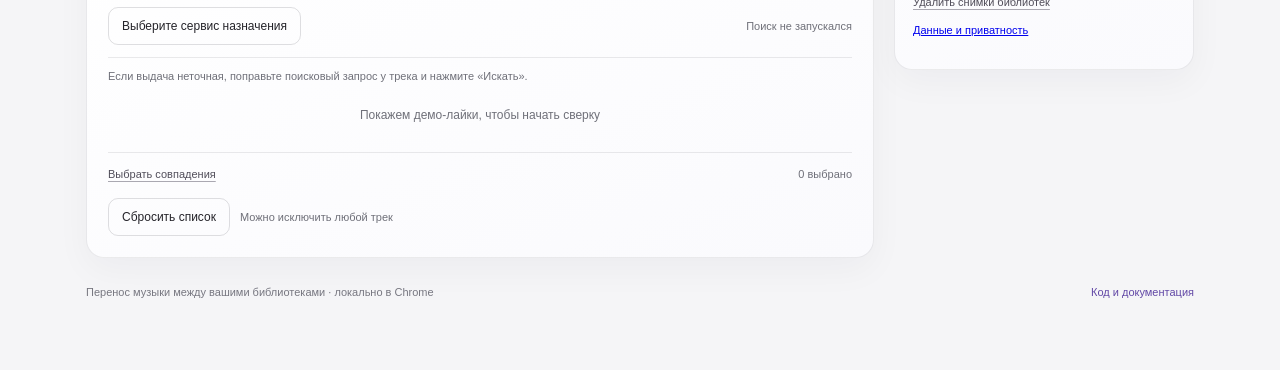
==== commit 0233e2d1: "fix(import): harden pagination and polish library UI Generated-by: OpenAI Codex (GPT-6 Luna) Co-auth" ====
--- a/chrome-extension/app/index.html
+++ b/chrome-extension/app/index.html
@@ -43,7 +43,7 @@
             <label id="targetPlaylistNameLabel" for="targetPlaylistName" hidden>Название копии</label>
             <input id="targetPlaylistName" type="text" maxlength="100" placeholder="Имя нового плейлиста" aria-label="Название нового плейлиста" hidden>
           </div>
-          <div class="action-row"><button class="primary" id="extensionImportBtn" type="button" disabled>Проверяем расширение…</button><button class="secondary" id="openServicesBtn" type="button" disabled>Открыть нужные сервисы</button><button class="linkbtn" id="loadBtn" type="button">Демо-данные</button><label class="secondary file-input-label" for="fileInput">Загрузить CSV или JSON</label><input id="fileInput" type="file" accept=".csv,.json,text/csv,application/json" hidden><button class="linkbtn" id="templateBtn" type="button">Шаблон CSV</button></div><div id="extensionStatus" class="quiet extension-status" role="status" aria-live="polite">Проверяем локальное расширение…</div><details id="extensionHelp" class="extension-help"><summary>Расширение не подключилось? Открыть инструкцию</summary><ol><li>Откройте <code>chrome://extensions</code> и включите «Режим разработчика».</li><li>Если Music Importer ещё не добавлен: нажмите «Загрузить распакованное» и выберите папку <code>chrome-extension</code> из этого checkout проекта. Если уже добавлен — нажмите на карточке расширения значок перезагрузки.</li><li>Нажмите значок Music Importer: откроется приложение расширения, которому не требуется разрешение для localhost. Для прежней локальной веб-страницы доступ к localhost выдаётся отдельно через параметры расширения.</li><li>После установки/обновления расширения откройте приложение значком Music Importer. Если у вкладок сервисов нет скрипта расширения, оно перезагрузит такую вкладку один раз при сканировании. В Сбер.Звуке расширение последовательно откроет разделы и плейлисты; оставьте вкладку открытой до завершения.</li></ol><p>После подключения приложение автоматически проверяет открытые сессии. Вход в сервисы остаётся штатным.</p></details><div class="quiet onboarding-note">Расширение само откроет вкладки четырёх сервисов в фоне и проверит, где уже выполнен вход. Для остальных аккаунтов нажмите «Войти / открыть», войдите обычным способом и вернитесь сюда — сбор продолжится автоматически. Нужные вкладки можно оставить в фоне; во время сбора Сбер.Звука его вкладка должна оставаться открытой. CSV/JSON можно загрузить как альтернативный источник.</div>
+          <div class="action-row"><button class="primary" id="extensionImportBtn" type="button" disabled>Проверяем расширение…</button><button class="secondary" id="openServicesBtn" type="button" disabled>Открыть нужные сервисы</button><button class="linkbtn" id="loadBtn" type="button">Демо-данные</button><button class="secondary" id="uploadFileBtn" type="button" aria-controls="fileInput">Загрузить CSV или JSON</button><input id="fileInput" type="file" accept=".csv,.json,text/csv,application/json" hidden><button class="linkbtn" id="templateBtn" type="button">Шаблон CSV</button></div><div id="extensionStatus" class="quiet extension-status" role="status" aria-live="polite">Проверяем локальное расширение…</div><details id="extensionHelp" class="extension-help"><summary>Расширение не подключилось? Открыть инструкцию</summary><ol><li>Откройте <code>chrome://extensions</code> и включите «Режим разработчика».</li><li>Если Music Importer ещё не добавлен: нажмите «Загрузить распакованное» и выберите папку <code>chrome-extension</code> из этого checkout проекта. Если уже добавлен — нажмите на карточке расширения значок перезагрузки.</li><li>Нажмите значок Music Importer: откроется приложение расширения, которому не требуется разрешение для localhost. Для прежней локальной веб-страницы доступ к localhost выдаётся отдельно через параметры расширения.</li><li>После установки/обновления расширения откройте приложение значком Music Importer. Если у вкладок сервисов нет скрипта расширения, оно перезагрузит такую вкладку один раз при сканировании. В Сбер.Звуке расширение последовательно откроет разделы и плейлисты; оставьте вкладку открытой до завершения.</li></ol><p>После подключения приложение автоматически проверяет открытые сессии. Вход в сервисы остаётся штатным.</p></details><div class="quiet onboarding-note">Расширение само откроет вкладки четырёх сервисов в фоне и проверит, где уже выполнен вход. Для остальных аккаунтов нажмите «Войти / открыть», войдите обычным способом и вернитесь сюда — сбор продолжится автоматически. Нужные вкладки можно оставить в фоне; во время сбора Сбер.Звука его вкладка должна оставаться открытой. CSV/JSON можно загрузить как альтернативный источник.</div>
         </section>
 
         <section class="card" id="reviewCard" aria-labelledby="review-heading">
--- a/chrome-extension/app/styles.css
+++ b/chrome-extension/app/styles.css
@@ -324,6 +324,10 @@
   color:var(--green)
 }
 
+.source-status.partial {
+  color:var(--amber)
+}
+
 .connect {
   width:100%;
   margin-top:10px;
@@ -499,7 +503,7 @@
 }
 
 .confidence {
-  font-size:10px;
+  font-size:11px;
   color:var(--green);
   margin-top:3px
 }
@@ -513,7 +517,7 @@
 }
 
 .badge {
-  font-size:10px;
+  font-size:11px;
   border:1px solid #42602e;
   color:var(--green);
   padding:4px 7px;
@@ -1007,9 +1011,26 @@
   }
 
   .track {
-    grid-template-columns:30px minmax(68px,.7fr) minmax(115px,1.3fr) 32px;
+    grid-template-columns:30px minmax(0,.8fr) minmax(0,1.2fr) 32px;
+    grid-template-rows:auto auto;
     gap:7px
   }
+
+  .track > .cover { grid-column:1; grid-row:1 }
+  .track > div:nth-child(2) { grid-column:2; grid-row:1 }
+  .track > .match { grid-column:3; grid-row:1 / span 2; align-self:center }
+  .track > .badge {
+    display:inline-flex;
+    grid-column:2;
+    grid-row:2;
+    justify-self:start;
+    max-width:100%;
+    margin-top:3px;
+    padding:3px 6px;
+    white-space:normal;
+    line-height:1.25
+  }
+  .track > .include { grid-column:4; grid-row:1; justify-self:end; margin-top:5px }
 
   .cover {
     width:30px;
@@ -1021,15 +1042,15 @@
   }
 
   .track-name {
+    font-size:12px
+  }
+
+  .track-artist {
     font-size:11px
   }
 
-  .track-artist {
-    font-size:10px
-  }
-
   .match select {
-    font-size:10px;
+    font-size:11px;
     padding:6px 4px
   }
 
@@ -1440,7 +1461,6 @@
 .provider-select { width:100%; margin-top:6px; background:var(--control-bg); border:1px solid var(--control-border); color:var(--text); border-radius:8px; padding:9px }
 .catalog-select { max-width:100%; background:var(--control-bg); border:1px solid var(--control-border); color:var(--text); border-radius:8px; padding:9px }
 .source-collection-tools { margin-top:12px }
-.file-input-label { cursor:pointer }
 .extension-status { margin-top:10px }
 .onboarding-note { margin-top:6px }
 .stat-review { color:var(--amber) }
@@ -1457,6 +1477,7 @@
 .track-pages { width:100% }
 .track-pages #trackPageStatus { text-align:center }
 :root[data-theme="light"] .source-collections { color:#62636d }
+:root[data-theme="light"] .source-status.partial { color:#8b5e00 }
 :root[data-theme="light"] .connect:disabled { color:#666772; opacity:1 }
 :root[data-theme="light"] .step:not(.active) { color:#666772 }
 :root[data-theme="light"] .check-row { color:#45454e }
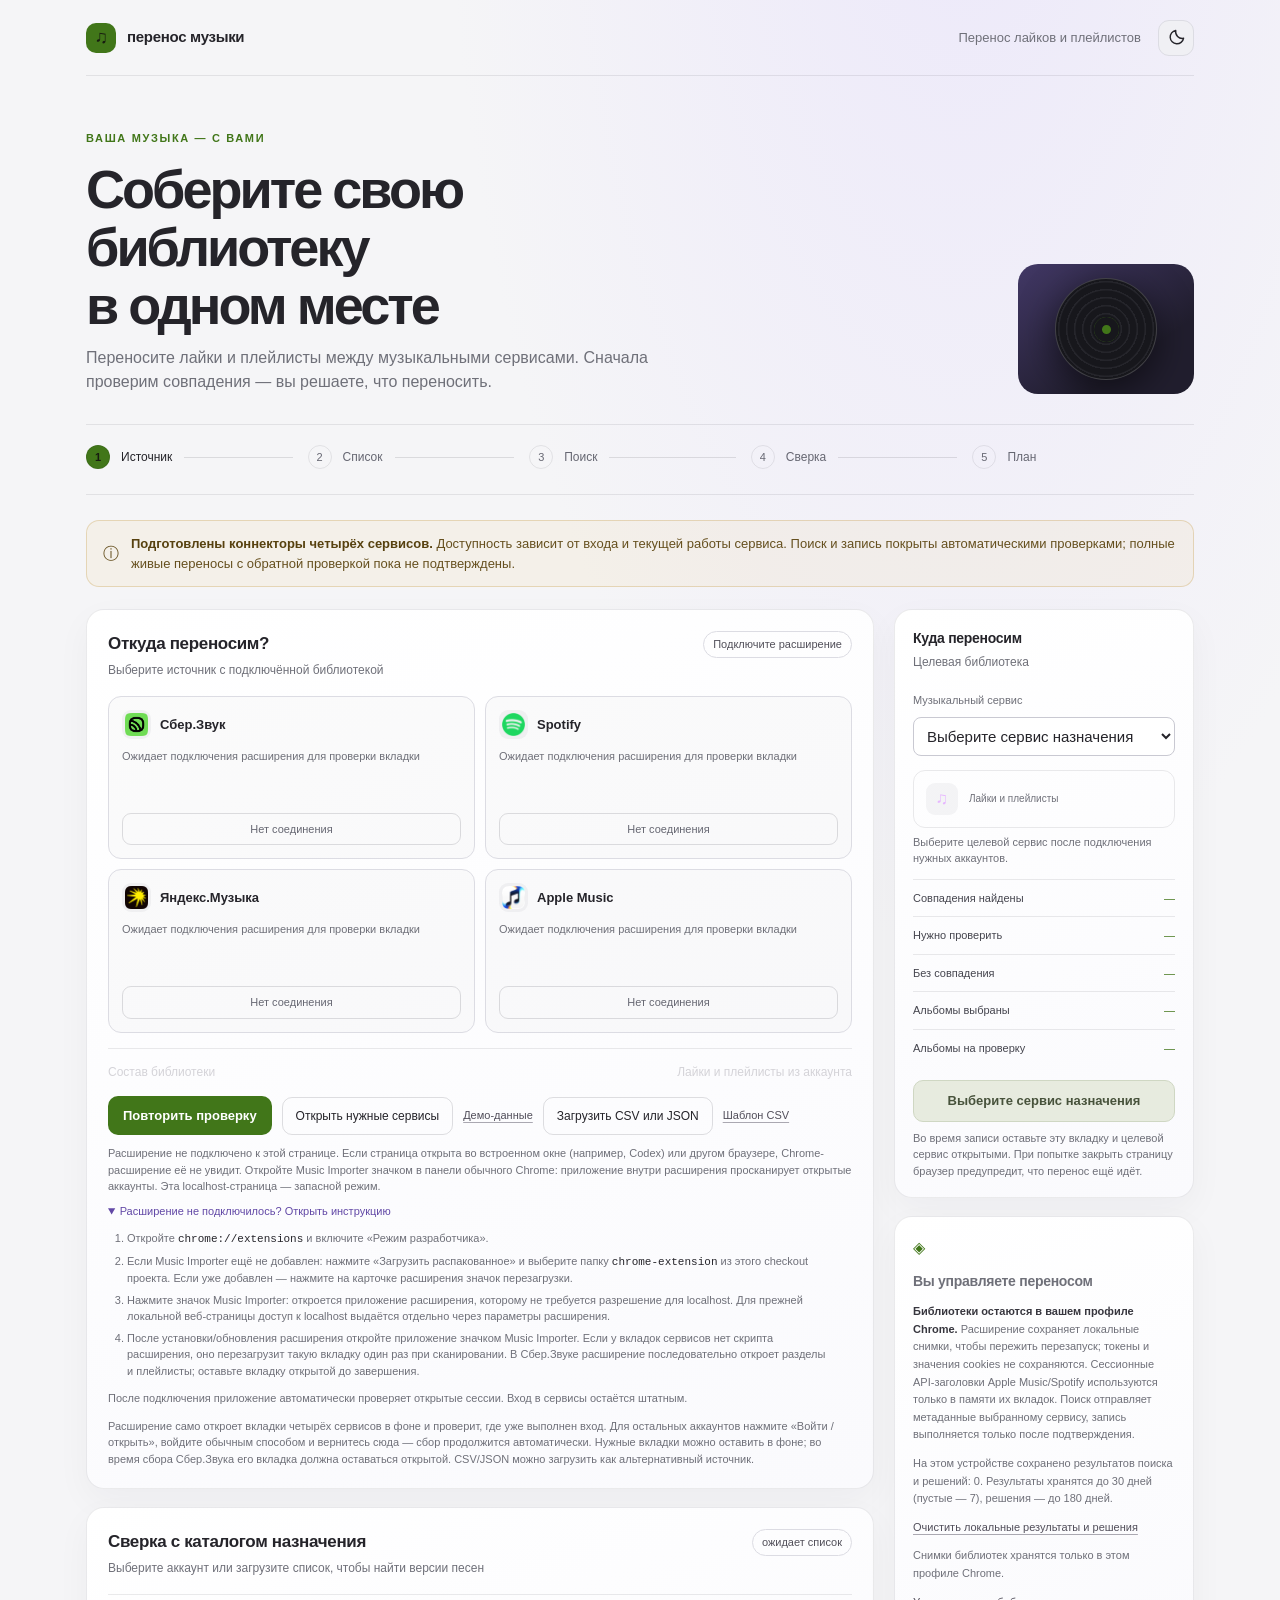
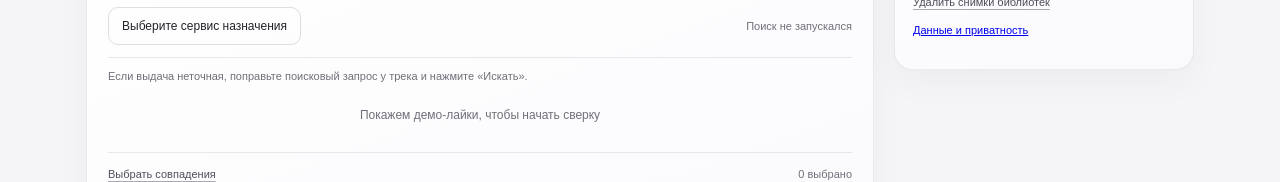
==== commit 302b3e14: "fix(ui): improve mobile workflow readability Generated-by: OpenAI Codex (GPT-6)  Co-authored-by: Cod" ====
--- a/chrome-extension/app/index.html
+++ b/chrome-extension/app/index.html
@@ -21,7 +21,7 @@
     </section>
 
     <nav class="steps" aria-label="Этапы переноса">
-      <div class="step active" data-step="1" aria-current="step"><span class="step-num">1</span>Источник</div><div class="step" data-step="2"><span class="step-num">2</span>Список</div><div class="step" data-step="3"><span class="step-num">3</span>Поиск</div><div class="step" data-step="4"><span class="step-num">4</span>Сверка</div><div class="step" data-step="5"><span class="step-num">5</span>План</div>
+      <div class="step active" data-step="1" aria-current="step"><span class="step-num">1</span><span class="step-label">Источник</span></div><div class="step" data-step="2"><span class="step-num">2</span><span class="step-label">Список</span></div><div class="step" data-step="3"><span class="step-num">3</span><span class="step-label">Поиск</span></div><div class="step" data-step="4"><span class="step-num">4</span><span class="step-label">Сверка</span></div><div class="step" data-step="5"><span class="step-num">5</span><span class="step-label">План</span></div>
     </nav>
 
     <div class="notice" role="note"><span class="info" aria-hidden="true">ⓘ</span><span><strong>Подготовлены коннекторы четырёх сервисов.</strong> Доступность зависит от входа и текущей работы сервиса. Поиск и запись покрыты автоматическими проверками; полные живые переносы с обратной проверкой пока не подтверждены.</span></div>
--- a/chrome-extension/app/styles.css
+++ b/chrome-extension/app/styles.css
@@ -35,7 +35,7 @@
   cursor:pointer
 }
 
-button:focus-visible,select:focus-visible,a:focus-visible {
+button:focus-visible,input:focus-visible,select:focus-visible,textarea:focus-visible,a:focus-visible {
   outline:2px solid var(--green);
   outline-offset:3px
 }
@@ -535,14 +535,14 @@
   color:var(--red)
 }
 
-.include {
+.include,.album-include {
   accent-color:var(--green);
-  width:15px;
-  height:15px
+  width:24px;
+  height:24px
 }
 
 .track.skipped {
-  opacity:.38
+  border-left:3px solid var(--amber)
 }
 
 .review-tools {
@@ -944,8 +944,25 @@
     gap:5px;
     text-align:center;
     white-space:normal;
-    font-size:10px;
+    font-size:12px;
     line-height:1.2
+  }
+
+  .step:not(.active) .step-label {
+    position:absolute;
+    width:1px;
+    height:1px;
+    padding:0;
+    margin:-1px;
+    overflow:hidden;
+    clip:rect(0,0,0,0);
+    white-space:nowrap;
+    border:0
+  }
+
+  .step.active .step-label {
+    font-size:12px;
+    font-weight:650
   }
 
   .step-num {
@@ -996,18 +1013,19 @@
   }
 
   .source-icon {
-    width:24px;
-    height:24px
+    width:28px;
+    height:28px
   }
 
   .source h3 {
     min-width:0;
-    font-size:11px;
+    font-size:13px;
     overflow-wrap:anywhere
   }
 
   .connect {
-    font-size:10px
+    font-size:12px;
+    padding:8px 10px
   }
 
   .track {
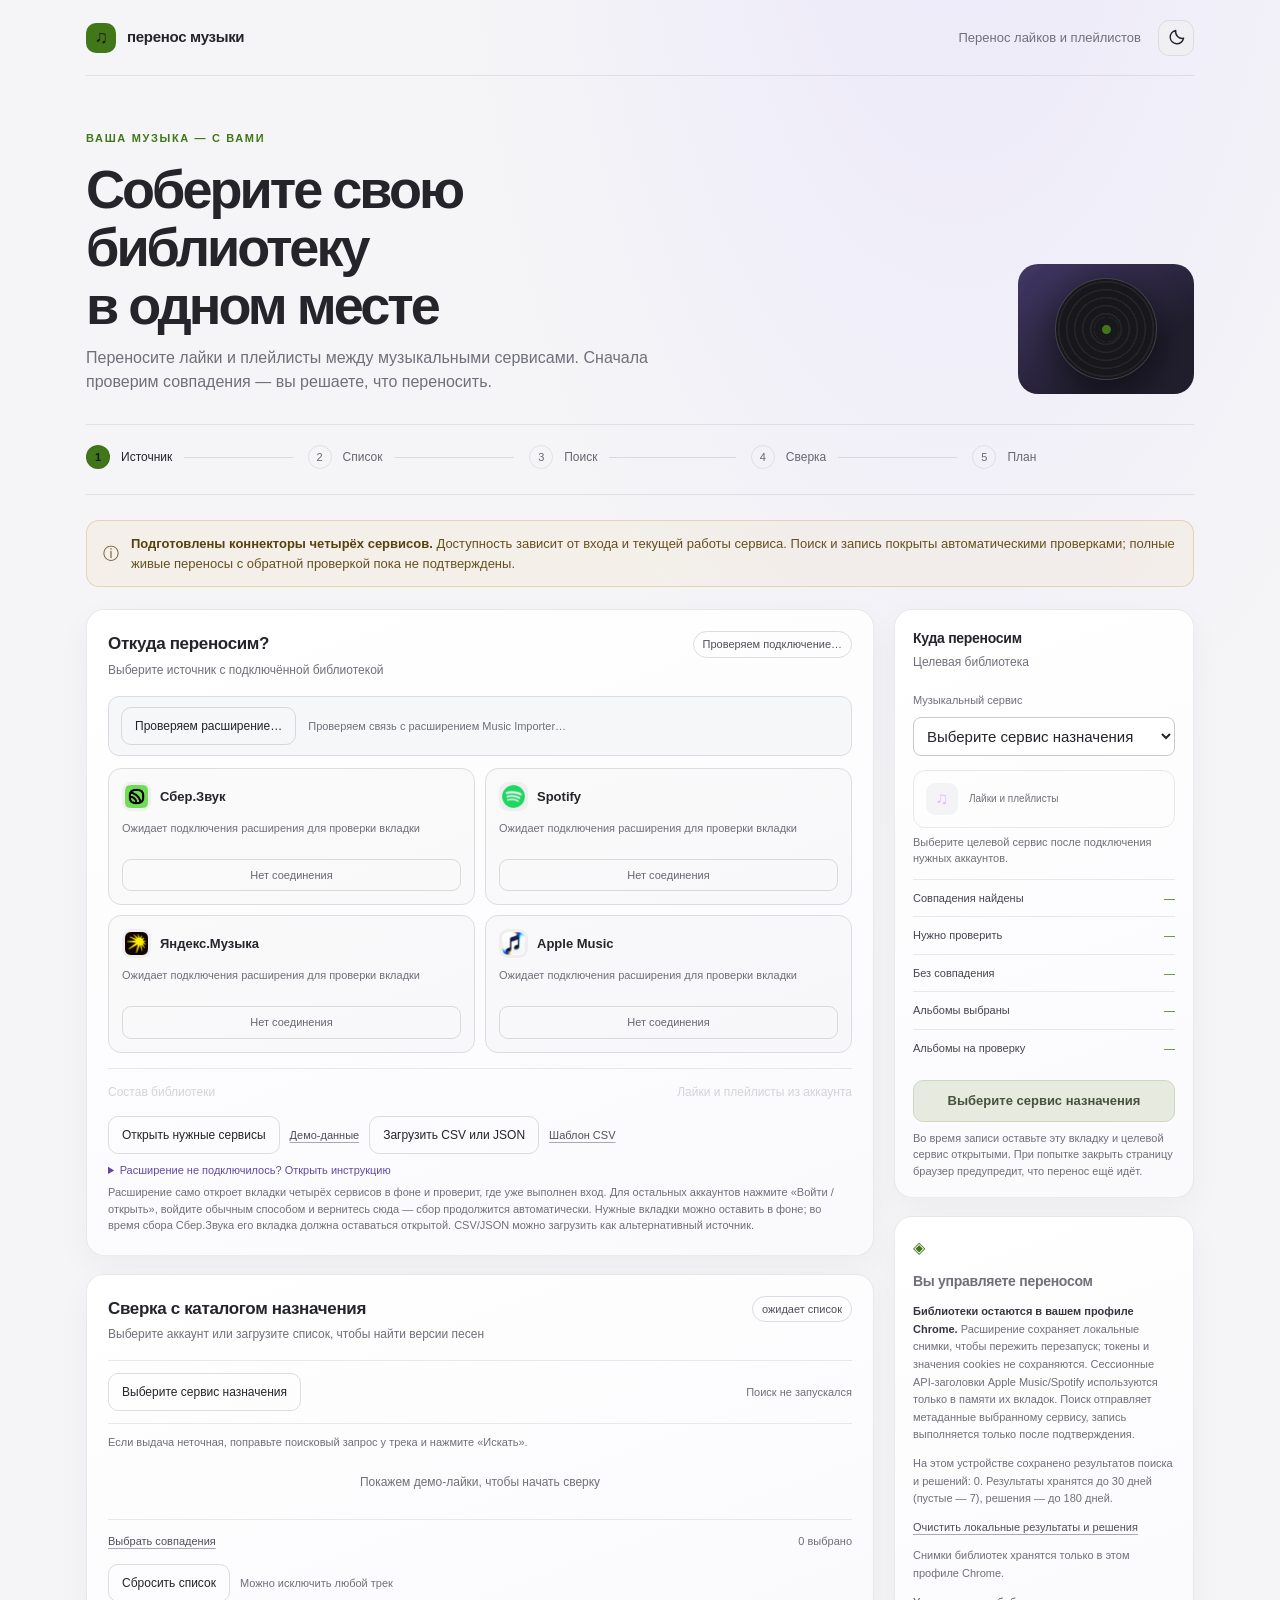
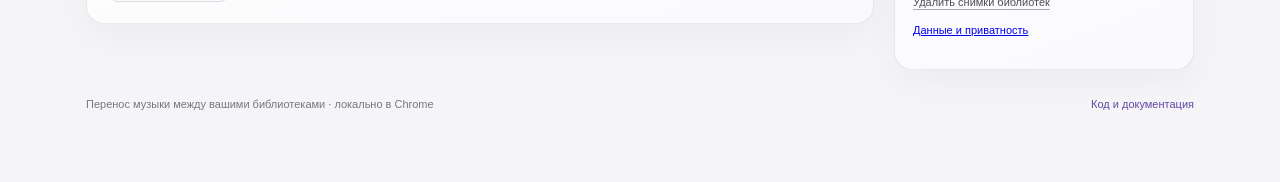
==== commit adeb5280: "fix(ui): show provider-specific scan progress Generated-by: OpenAI Codex (GPT-6) Co-authored-by: Cod" ====
--- a/chrome-extension/app/index.html
+++ b/chrome-extension/app/index.html
@@ -30,11 +30,12 @@
       <div class="main-col">
         <section class="card" aria-labelledby="source-heading">
           <div class="card-head"><div><h2 id="source-heading">Откуда переносим?</h2><p class="card-sub">Выберите источник с подключённой библиотекой</p></div><span class="count">Проверяем подключение…</span></div>
+          <div class="library-scan-toolbar"><button class="secondary" id="extensionImportBtn" type="button" disabled>Проверяем расширение…</button><span id="extensionStatus" class="quiet extension-status" role="status" aria-live="polite">Проверяем локальное расширение…</span></div>
           <div class="sources" role="group" aria-label="Выбор источника">
-            <article class="source" data-source="Сбер.Звук" data-provider="zvuk"><div class="source-top"><span class="source-icon"><img class="provider-logo" src="assets/providers/zvuk.png" alt=""></span><h3>Сбер.Звук</h3></div><div class="source-status" aria-live="polite">Ожидает подключения расширения для проверки вкладки</div><div class="source-collections" aria-label="Состав библиотеки"></div><button class="connect" type="button" disabled>Нет соединения</button></article>
-            <article class="source" data-source="Spotify" data-provider="spotify"><div class="source-top"><span class="source-icon"><img class="provider-logo" src="assets/providers/spotify.png" alt=""></span><h3>Spotify</h3></div><div class="source-status" aria-live="polite">Ожидает подключения расширения для проверки вкладки</div><div class="source-collections" aria-label="Состав библиотеки"></div><button class="connect" type="button" disabled>Нет соединения</button></article>
-            <article class="source" data-source="Яндекс.Музыка" data-provider="yandex-music"><div class="source-top"><span class="source-icon"><img class="provider-logo" src="assets/providers/yandex-music.png" alt=""></span><h3>Яндекс.Музыка</h3></div><div class="source-status" aria-live="polite">Ожидает подключения расширения для проверки вкладки</div><div class="source-collections" aria-label="Состав библиотеки"></div><button class="connect" type="button" disabled>Нет соединения</button></article>
-            <article class="source" data-source="Apple Music" data-provider="apple-music"><div class="source-top"><span class="source-icon"><img class="provider-logo" src="assets/providers/apple-music.png" alt=""></span><h3>Apple Music</h3></div><div class="source-status" aria-live="polite">Ожидает подключения расширения для проверки вкладки</div><div class="source-collections" aria-label="Состав библиотеки"></div><button class="connect" type="button" disabled>Нет соединения</button></article>
+            <article class="source" data-source="Сбер.Звук" data-provider="zvuk"><div class="source-top"><span class="source-icon"><img class="provider-logo" src="assets/providers/zvuk.png" alt=""></span><h3>Сбер.Звук</h3></div><div class="source-status" role="status" aria-live="polite">Ожидает подключения расширения для проверки вкладки</div><progress class="source-progress" aria-label="Сбор библиотеки Сбер.Звука" hidden></progress><div class="source-collections" aria-label="Состав библиотеки"></div><button class="connect" type="button" disabled>Нет соединения</button><button class="source-retry" type="button" hidden>Повторить сбор</button></article>
+            <article class="source" data-source="Spotify" data-provider="spotify"><div class="source-top"><span class="source-icon"><img class="provider-logo" src="assets/providers/spotify.png" alt=""></span><h3>Spotify</h3></div><div class="source-status" role="status" aria-live="polite">Ожидает подключения расширения для проверки вкладки</div><progress class="source-progress" aria-label="Сбор библиотеки Spotify" hidden></progress><div class="source-collections" aria-label="Состав библиотеки"></div><button class="connect" type="button" disabled>Нет соединения</button><button class="source-retry" type="button" hidden>Повторить сбор</button></article>
+            <article class="source" data-source="Яндекс.Музыка" data-provider="yandex-music"><div class="source-top"><span class="source-icon"><img class="provider-logo" src="assets/providers/yandex-music.png" alt=""></span><h3>Яндекс.Музыка</h3></div><div class="source-status" role="status" aria-live="polite">Ожидает подключения расширения для проверки вкладки</div><progress class="source-progress" aria-label="Сбор библиотеки Яндекс.Музыки" hidden></progress><div class="source-collections" aria-label="Состав библиотеки"></div><button class="connect" type="button" disabled>Нет соединения</button><button class="source-retry" type="button" hidden>Повторить сбор</button></article>
+            <article class="source" data-source="Apple Music" data-provider="apple-music"><div class="source-top"><span class="source-icon"><img class="provider-logo" src="assets/providers/apple-music.png" alt=""></span><h3>Apple Music</h3></div><div class="source-status" role="status" aria-live="polite">Ожидает подключения расширения для проверки вкладки</div><progress class="source-progress" aria-label="Сбор библиотеки Apple Music" hidden></progress><div class="source-collections" aria-label="Состав библиотеки"></div><button class="connect" type="button" disabled>Нет соединения</button><button class="source-retry" type="button" hidden>Повторить сбор</button></article>
           </div>
           <div class="playlist-row"><span>Состав библиотеки</span><span>Лайки и плейлисты из аккаунта</span></div>
           <div class="catalog-tools source-collection-tools" id="sourceCollectionTools" hidden>
@@ -43,7 +44,7 @@
             <label id="targetPlaylistNameLabel" for="targetPlaylistName" hidden>Название копии</label>
             <input id="targetPlaylistName" type="text" maxlength="100" placeholder="Имя нового плейлиста" aria-label="Название нового плейлиста" hidden>
           </div>
-          <div class="action-row"><button class="primary" id="extensionImportBtn" type="button" disabled>Проверяем расширение…</button><button class="secondary" id="openServicesBtn" type="button" disabled>Открыть нужные сервисы</button><button class="linkbtn" id="loadBtn" type="button">Демо-данные</button><button class="secondary" id="uploadFileBtn" type="button" aria-controls="fileInput">Загрузить CSV или JSON</button><input id="fileInput" type="file" accept=".csv,.json,text/csv,application/json" hidden><button class="linkbtn" id="templateBtn" type="button">Шаблон CSV</button></div><div id="extensionStatus" class="quiet extension-status" role="status" aria-live="polite">Проверяем локальное расширение…</div><details id="extensionHelp" class="extension-help"><summary>Расширение не подключилось? Открыть инструкцию</summary><ol><li>Откройте <code>chrome://extensions</code> и включите «Режим разработчика».</li><li>Если Music Importer ещё не добавлен: нажмите «Загрузить распакованное» и выберите папку <code>chrome-extension</code> из этого checkout проекта. Если уже добавлен — нажмите на карточке расширения значок перезагрузки.</li><li>Нажмите значок Music Importer: откроется приложение расширения, которому не требуется разрешение для localhost. Для прежней локальной веб-страницы доступ к localhost выдаётся отдельно через параметры расширения.</li><li>После установки/обновления расширения откройте приложение значком Music Importer. Если у вкладок сервисов нет скрипта расширения, оно перезагрузит такую вкладку один раз при сканировании. В Сбер.Звуке расширение последовательно откроет разделы и плейлисты; оставьте вкладку открытой до завершения.</li></ol><p>После подключения приложение автоматически проверяет открытые сессии. Вход в сервисы остаётся штатным.</p></details><div class="quiet onboarding-note">Расширение само откроет вкладки четырёх сервисов в фоне и проверит, где уже выполнен вход. Для остальных аккаунтов нажмите «Войти / открыть», войдите обычным способом и вернитесь сюда — сбор продолжится автоматически. Нужные вкладки можно оставить в фоне; во время сбора Сбер.Звука его вкладка должна оставаться открытой. CSV/JSON можно загрузить как альтернативный источник.</div>
+          <div class="action-row"><button class="secondary" id="openServicesBtn" type="button" disabled>Открыть нужные сервисы</button><button class="linkbtn" id="loadBtn" type="button">Демо-данные</button><button class="secondary" id="uploadFileBtn" type="button" aria-controls="fileInput">Загрузить CSV или JSON</button><input id="fileInput" type="file" accept=".csv,.json,text/csv,application/json" hidden><button class="linkbtn" id="templateBtn" type="button">Шаблон CSV</button></div><details id="extensionHelp" class="extension-help"><summary>Расширение не подключилось? Открыть инструкцию</summary><ol><li>Откройте <code>chrome://extensions</code> и включите «Режим разработчика».</li><li>Если Music Importer ещё не добавлен: нажмите «Загрузить распакованное» и выберите папку <code>chrome-extension</code> из этого checkout проекта. Если уже добавлен — нажмите на карточке расширения значок перезагрузки.</li><li>Нажмите значок Music Importer: откроется приложение расширения, которому не требуется разрешение для localhost. Для прежней локальной веб-страницы доступ к localhost выдаётся отдельно через параметры расширения.</li><li>После установки/обновления расширения откройте приложение значком Music Importer. Если у вкладок сервисов нет скрипта расширения, оно перезагрузит такую вкладку один раз при сканировании. В Сбер.Звуке расширение последовательно откроет разделы и плейлисты; оставьте вкладку открытой до завершения.</li></ol><p>После подключения приложение автоматически проверяет открытые сессии. Вход в сервисы остаётся штатным.</p></details><div class="quiet onboarding-note">Расширение само откроет вкладки четырёх сервисов в фоне и проверит, где уже выполнен вход. Для остальных аккаунтов нажмите «Войти / открыть», войдите обычным способом и вернитесь сюда — сбор продолжится автоматически. Нужные вкладки можно оставить в фоне; во время сбора Сбер.Звука его вкладка должна оставаться открытой. CSV/JSON можно загрузить как альтернативный источник.</div>
         </section>
 
         <section class="card" id="reviewCard" aria-labelledby="review-heading">
--- a/chrome-extension/app/styles.css
+++ b/chrome-extension/app/styles.css
@@ -274,6 +274,20 @@
   gap:10px
 }
 
+.library-scan-toolbar {
+  display:flex;
+  align-items:center;
+  gap:12px;
+  margin:12px 0;
+  padding:10px 12px;
+  border:1px solid var(--line);
+  border-radius:11px;
+  background:#ffffff04
+}
+
+.library-scan-toolbar #extensionImportBtn { flex:0 0 auto }
+.library-scan-toolbar .extension-status { margin:0; min-width:0 }
+
 .source {
   border:1px solid var(--line);
   border-radius:13px;
@@ -328,7 +342,10 @@
   color:var(--amber)
 }
 
-.connect {
+.source-status.failed { color:var(--red) }
+.source-status.stale { color:var(--amber) }
+
+.connect, .source-retry {
   width:100%;
   margin-top:10px;
   border:1px solid #ffffff21;
@@ -339,12 +356,12 @@
   font-size:11px
 }
 
-.connect:hover {
+.connect:hover, .source-retry:hover {
   border-color:#ffffff55;
   background:#ffffff08
 }
 
-.connect:disabled {
+.connect:disabled, .source-retry:disabled {
   color:var(--muted);
   opacity:.82;
   cursor:default
@@ -1004,6 +1021,9 @@
     gap:8px
   }
 
+  .library-scan-toolbar { align-items:flex-start; flex-direction:column; gap:8px }
+  .library-scan-toolbar #extensionImportBtn { width:100% }
+
   .source {
     padding:10px 8px
   }
@@ -1024,6 +1044,11 @@
   }
 
   .connect {
+    font-size:12px;
+    padding:8px 10px
+  }
+
+  .source-retry {
     font-size:12px;
     padding:8px 10px
   }
@@ -1486,7 +1511,12 @@
 .transfer-note { margin:8px 0 0 }
 .report-breakdown,.report-note { margin-top:10px }
 .report-download { margin-top:12px }
-.source { display:grid; grid-template-rows:auto minmax(34px,auto) minmax(30px,auto) auto; align-content:start }
+.source { display:grid; grid-template-rows:auto minmax(34px,auto) 4px minmax(30px,auto) auto auto; align-content:start }
+.source-progress { display:block; width:100%; height:4px; margin:4px 0 0; accent-color:var(--green) }
+.source-progress::-webkit-progress-bar { border-radius:999px; background:var(--line) }
+.source-progress::-webkit-progress-value { border-radius:999px; background:var(--green) }
+.source-retry { border-color:#b7f36b66; color:var(--text); background:#b7f36b0a }
+.source-retry[hidden],.source-progress[hidden] { display:none }
 .source-collections { margin-top:3px; color:var(--muted); font-size:11px; line-height:1.45 }
 .track-filters { display:flex; align-items:center; gap:12px; flex-wrap:wrap; width:100% }
 .track-filters label { display:grid; gap:4px; color:var(--muted); font-size:11px }
@@ -1497,6 +1527,8 @@
 :root[data-theme="light"] .source-collections { color:#62636d }
 :root[data-theme="light"] .source-status.partial { color:#8b5e00 }
 :root[data-theme="light"] .connect:disabled { color:#666772; opacity:1 }
+:root[data-theme="light"] .source-retry { border-color:#51862477; color:#344a22; background:#84bd4f12 }
+:root[data-theme="light"] .library-scan-toolbar { background:#f6f7f8 }
 :root[data-theme="light"] .step:not(.active) { color:#666772 }
 :root[data-theme="light"] .check-row { color:#45454e }
 :root[data-theme="light"] .track-search { color:var(--purple) }
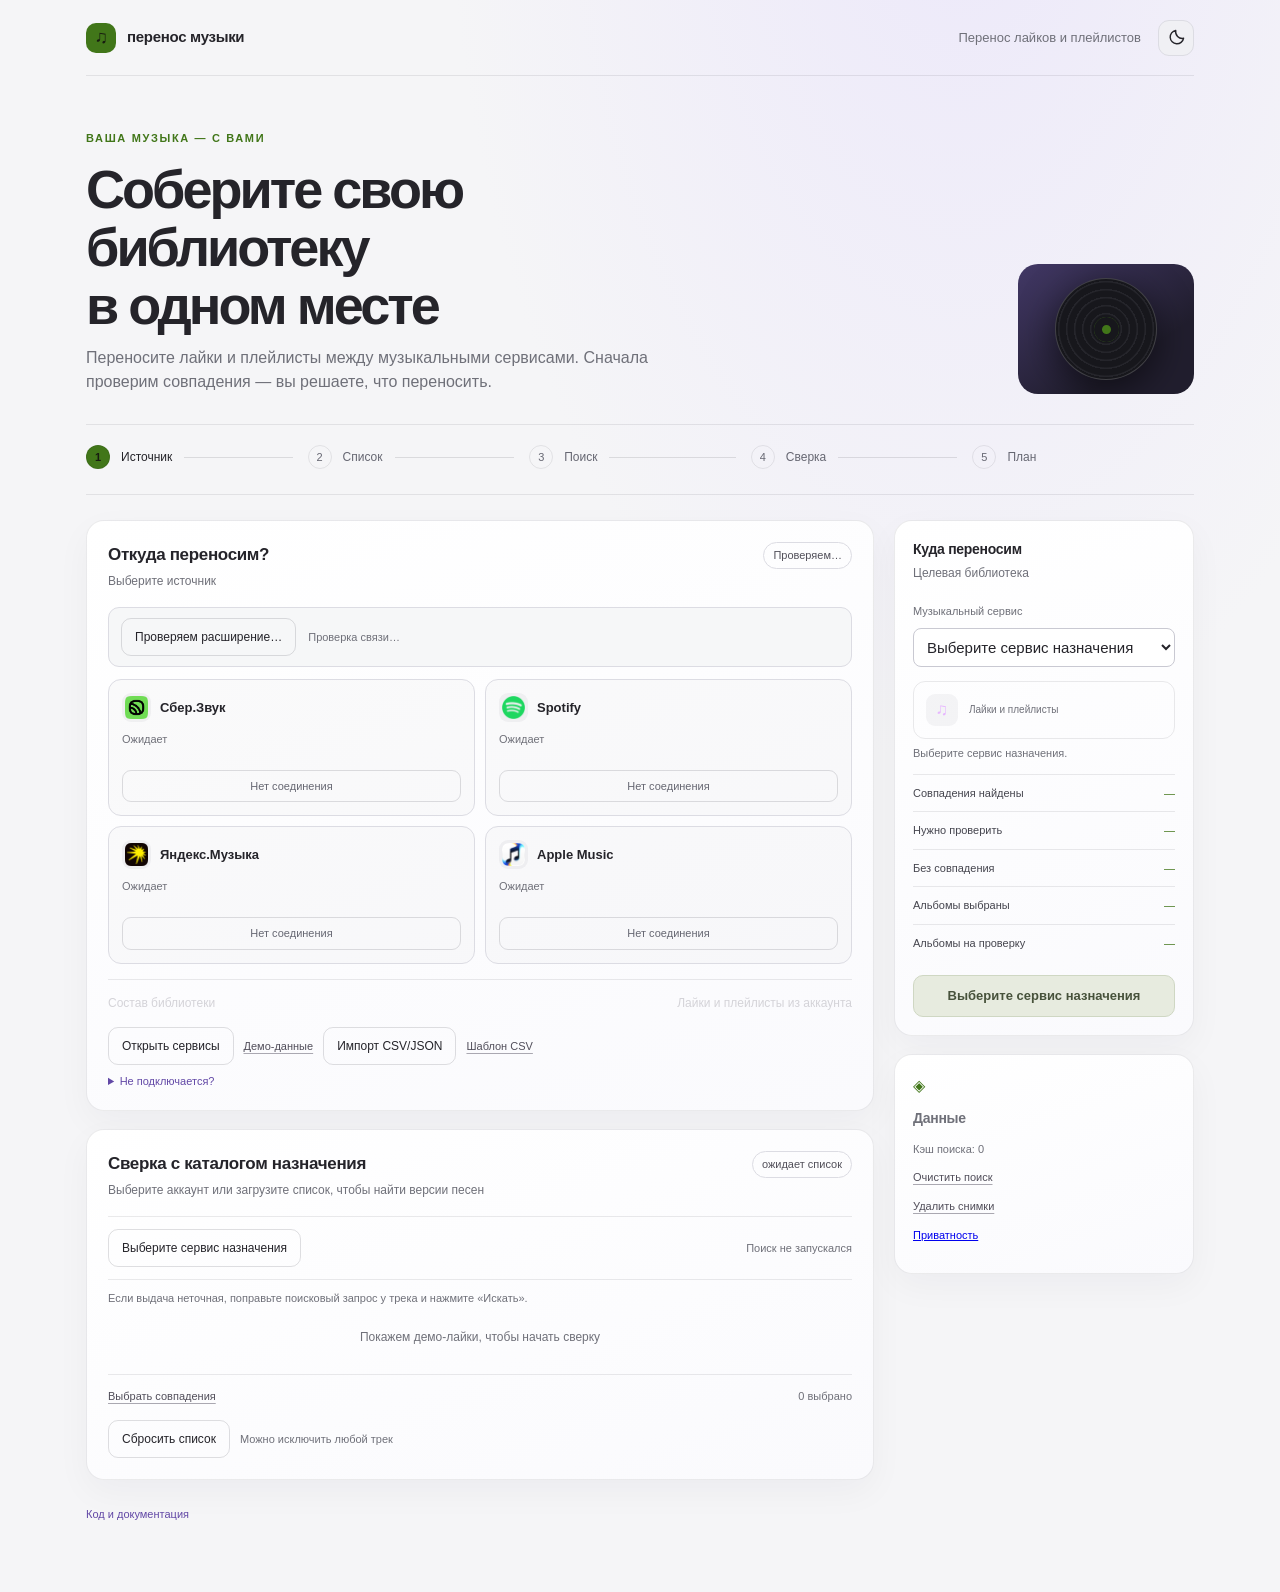
==== commit 928056c4: "fix(ui): remove redundant interface copy Generated-by: OpenAI Codex (GPT-6) Co-authored-by: Codex <n" ====
--- a/chrome-extension/app/index.html
+++ b/chrome-extension/app/index.html
@@ -24,18 +24,16 @@
       <div class="step active" data-step="1" aria-current="step"><span class="step-num">1</span><span class="step-label">Источник</span></div><div class="step" data-step="2"><span class="step-num">2</span><span class="step-label">Список</span></div><div class="step" data-step="3"><span class="step-num">3</span><span class="step-label">Поиск</span></div><div class="step" data-step="4"><span class="step-num">4</span><span class="step-label">Сверка</span></div><div class="step" data-step="5"><span class="step-num">5</span><span class="step-label">План</span></div>
     </nav>
 
-    <div class="notice" role="note"><span class="info" aria-hidden="true">ⓘ</span><span><strong>Подготовлены коннекторы четырёх сервисов.</strong> Доступность зависит от входа и текущей работы сервиса. Поиск и запись покрыты автоматическими проверками; полные живые переносы с обратной проверкой пока не подтверждены.</span></div>
-
     <main class="layout">
       <div class="main-col">
         <section class="card" aria-labelledby="source-heading">
-          <div class="card-head"><div><h2 id="source-heading">Откуда переносим?</h2><p class="card-sub">Выберите источник с подключённой библиотекой</p></div><span class="count">Проверяем подключение…</span></div>
-          <div class="library-scan-toolbar"><button class="secondary" id="extensionImportBtn" type="button" disabled>Проверяем расширение…</button><span id="extensionStatus" class="quiet extension-status" role="status" aria-live="polite">Проверяем локальное расширение…</span></div>
+          <div class="card-head"><div><h2 id="source-heading">Откуда переносим?</h2><p class="card-sub">Выберите источник</p></div><span class="count">Проверяем…</span></div>
+          <div class="library-scan-toolbar"><button class="secondary" id="extensionImportBtn" type="button" disabled>Проверяем…</button><span id="extensionStatus" class="quiet extension-status" role="status" aria-live="polite">Подключаем расширение…</span></div>
           <div class="sources" role="group" aria-label="Выбор источника">
-            <article class="source" data-source="Сбер.Звук" data-provider="zvuk"><div class="source-top"><span class="source-icon"><img class="provider-logo" src="assets/providers/zvuk.png" alt=""></span><h3>Сбер.Звук</h3></div><div class="source-status" role="status" aria-live="polite">Ожидает подключения расширения для проверки вкладки</div><progress class="source-progress" aria-label="Сбор библиотеки Сбер.Звука" hidden></progress><div class="source-collections" aria-label="Состав библиотеки"></div><button class="connect" type="button" disabled>Нет соединения</button><button class="source-retry" type="button" hidden>Повторить сбор</button></article>
-            <article class="source" data-source="Spotify" data-provider="spotify"><div class="source-top"><span class="source-icon"><img class="provider-logo" src="assets/providers/spotify.png" alt=""></span><h3>Spotify</h3></div><div class="source-status" role="status" aria-live="polite">Ожидает подключения расширения для проверки вкладки</div><progress class="source-progress" aria-label="Сбор библиотеки Spotify" hidden></progress><div class="source-collections" aria-label="Состав библиотеки"></div><button class="connect" type="button" disabled>Нет соединения</button><button class="source-retry" type="button" hidden>Повторить сбор</button></article>
-            <article class="source" data-source="Яндекс.Музыка" data-provider="yandex-music"><div class="source-top"><span class="source-icon"><img class="provider-logo" src="assets/providers/yandex-music.png" alt=""></span><h3>Яндекс.Музыка</h3></div><div class="source-status" role="status" aria-live="polite">Ожидает подключения расширения для проверки вкладки</div><progress class="source-progress" aria-label="Сбор библиотеки Яндекс.Музыки" hidden></progress><div class="source-collections" aria-label="Состав библиотеки"></div><button class="connect" type="button" disabled>Нет соединения</button><button class="source-retry" type="button" hidden>Повторить сбор</button></article>
-            <article class="source" data-source="Apple Music" data-provider="apple-music"><div class="source-top"><span class="source-icon"><img class="provider-logo" src="assets/providers/apple-music.png" alt=""></span><h3>Apple Music</h3></div><div class="source-status" role="status" aria-live="polite">Ожидает подключения расширения для проверки вкладки</div><progress class="source-progress" aria-label="Сбор библиотеки Apple Music" hidden></progress><div class="source-collections" aria-label="Состав библиотеки"></div><button class="connect" type="button" disabled>Нет соединения</button><button class="source-retry" type="button" hidden>Повторить сбор</button></article>
+            <article class="source" data-source="Сбер.Звук" data-provider="zvuk"><div class="source-top"><span class="source-icon"><img class="provider-logo" src="assets/providers/zvuk.png" alt=""></span><h3>Сбер.Звук</h3></div><div class="source-status" role="status" aria-live="polite">Ожидает</div><progress class="source-progress" aria-label="Сбор библиотеки Сбер.Звука" hidden></progress><div class="source-collections" aria-label="Состав библиотеки"></div><button class="connect" type="button" disabled>Нет соединения</button><button class="source-retry" type="button" hidden>Повторить сбор</button></article>
+            <article class="source" data-source="Spotify" data-provider="spotify"><div class="source-top"><span class="source-icon"><img class="provider-logo" src="assets/providers/spotify.png" alt=""></span><h3>Spotify</h3></div><div class="source-status" role="status" aria-live="polite">Ожидает</div><progress class="source-progress" aria-label="Сбор библиотеки Spotify" hidden></progress><div class="source-collections" aria-label="Состав библиотеки"></div><button class="connect" type="button" disabled>Нет соединения</button><button class="source-retry" type="button" hidden>Повторить сбор</button></article>
+            <article class="source" data-source="Яндекс.Музыка" data-provider="yandex-music"><div class="source-top"><span class="source-icon"><img class="provider-logo" src="assets/providers/yandex-music.png" alt=""></span><h3>Яндекс.Музыка</h3></div><div class="source-status" role="status" aria-live="polite">Ожидает</div><progress class="source-progress" aria-label="Сбор библиотеки Яндекс.Музыки" hidden></progress><div class="source-collections" aria-label="Состав библиотеки"></div><button class="connect" type="button" disabled>Нет соединения</button><button class="source-retry" type="button" hidden>Повторить сбор</button></article>
+            <article class="source" data-source="Apple Music" data-provider="apple-music"><div class="source-top"><span class="source-icon"><img class="provider-logo" src="assets/providers/apple-music.png" alt=""></span><h3>Apple Music</h3></div><div class="source-status" role="status" aria-live="polite">Ожидает</div><progress class="source-progress" aria-label="Сбор библиотеки Apple Music" hidden></progress><div class="source-collections" aria-label="Состав библиотеки"></div><button class="connect" type="button" disabled>Нет соединения</button><button class="source-retry" type="button" hidden>Повторить сбор</button></article>
           </div>
           <div class="playlist-row"><span>Состав библиотеки</span><span>Лайки и плейлисты из аккаунта</span></div>
           <div class="catalog-tools source-collection-tools" id="sourceCollectionTools" hidden>
@@ -44,7 +42,7 @@
             <label id="targetPlaylistNameLabel" for="targetPlaylistName" hidden>Название копии</label>
             <input id="targetPlaylistName" type="text" maxlength="100" placeholder="Имя нового плейлиста" aria-label="Название нового плейлиста" hidden>
           </div>
-          <div class="action-row"><button class="secondary" id="openServicesBtn" type="button" disabled>Открыть нужные сервисы</button><button class="linkbtn" id="loadBtn" type="button">Демо-данные</button><button class="secondary" id="uploadFileBtn" type="button" aria-controls="fileInput">Загрузить CSV или JSON</button><input id="fileInput" type="file" accept=".csv,.json,text/csv,application/json" hidden><button class="linkbtn" id="templateBtn" type="button">Шаблон CSV</button></div><details id="extensionHelp" class="extension-help"><summary>Расширение не подключилось? Открыть инструкцию</summary><ol><li>Откройте <code>chrome://extensions</code> и включите «Режим разработчика».</li><li>Если Music Importer ещё не добавлен: нажмите «Загрузить распакованное» и выберите папку <code>chrome-extension</code> из этого checkout проекта. Если уже добавлен — нажмите на карточке расширения значок перезагрузки.</li><li>Нажмите значок Music Importer: откроется приложение расширения, которому не требуется разрешение для localhost. Для прежней локальной веб-страницы доступ к localhost выдаётся отдельно через параметры расширения.</li><li>После установки/обновления расширения откройте приложение значком Music Importer. Если у вкладок сервисов нет скрипта расширения, оно перезагрузит такую вкладку один раз при сканировании. В Сбер.Звуке расширение последовательно откроет разделы и плейлисты; оставьте вкладку открытой до завершения.</li></ol><p>После подключения приложение автоматически проверяет открытые сессии. Вход в сервисы остаётся штатным.</p></details><div class="quiet onboarding-note">Расширение само откроет вкладки четырёх сервисов в фоне и проверит, где уже выполнен вход. Для остальных аккаунтов нажмите «Войти / открыть», войдите обычным способом и вернитесь сюда — сбор продолжится автоматически. Нужные вкладки можно оставить в фоне; во время сбора Сбер.Звука его вкладка должна оставаться открытой. CSV/JSON можно загрузить как альтернативный источник.</div>
+          <div class="action-row"><button class="secondary" id="openServicesBtn" type="button" disabled>Открыть сервисы</button><button class="linkbtn" id="loadBtn" type="button">Демо-данные</button><button class="secondary" id="uploadFileBtn" type="button" aria-controls="fileInput">Импорт CSV/JSON</button><input id="fileInput" type="file" accept=".csv,.json,text/csv,application/json" hidden><button class="linkbtn" id="templateBtn" type="button">Шаблон CSV</button></div><details id="extensionHelp" class="extension-help"><summary>Не подключается?</summary><p>В <code>chrome://extensions</code> перезагрузите Music Importer. Если его нет, загрузите папку <code>chrome-extension</code>.</p></details>
         </section>
 
         <section class="card" id="reviewCard" aria-labelledby="review-heading">
@@ -75,17 +73,16 @@
         <section class="card side-card">
           <div class="card-head"><div><h2>Куда переносим</h2><p class="card-sub">Целевая библиотека</p></div></div>
           <label class="quiet" for="targetProvider">Музыкальный сервис</label><select id="targetProvider" class="provider-select" aria-label="Сервис назначения"><option value="">Выберите сервис назначения</option><option value="apple-music">Apple Music</option><option value="yandex-music">Яндекс.Музыка</option><option value="spotify">Spotify</option><option value="zvuk">Сбер.Звук</option></select>
-          <div class="destination"><div class="provider-icon" id="targetProviderIcon" aria-hidden="true" data-provider="">♫</div><div><div class="dest-title" id="targetProviderName">Выберите сервис</div><div class="dest-sub" id="targetCollection">Лайки и плейлисты</div></div></div><p class="quiet" id="targetAccountStatus" role="status" aria-live="polite">Выберите целевой сервис после подключения нужных аккаунтов.</p>
+          <div class="destination"><div class="provider-icon" id="targetProviderIcon" aria-hidden="true" data-provider="">♫</div><div><div class="dest-title" id="targetProviderName">Выберите сервис</div><div class="dest-sub" id="targetCollection">Лайки и плейлисты</div></div></div><p class="quiet" id="targetAccountStatus" role="status" aria-live="polite">Выберите сервис назначения.</p>
           <div class="check-row"><span>Совпадения найдены</span><span id="readyStat">—</span></div><div class="check-row"><span>Нужно проверить</span><span id="reviewStat" class="stat-review">—</span></div><div class="check-row"><span>Без совпадения</span><span id="missingStat" class="stat-missing">—</span></div><div class="check-row"><span>Альбомы выбраны</span><span id="albumReadyStat">—</span></div><div class="check-row"><span>Альбомы на проверку</span><span id="albumReviewStat" class="stat-review">—</span></div>
-          <div class="transfer-job-warning" id="transferJobWarning" role="alert" aria-live="polite"><strong>Предыдущий перенос прервался или не был подтверждён.</strong><p id="transferJobDetails"></p><p>Продолжение сначала прочитает целевые плейлисты и проверит их порядок. Если ID созданного плейлиста не сохранился или содержимое отличается от плана, запись остановится для ручной сверки.</p><button class="primary" id="resumeTransferJob" type="button">Продолжить и сверить автоматически</button><button class="secondary" id="acknowledgeTransferJob" type="button">Я сверил аккаунт вручную</button></div>
+          <div class="transfer-job-warning" id="transferJobWarning" role="alert" aria-live="polite"><strong>Предыдущий перенос прервался или не был подтверждён.</strong><p id="transferJobDetails"></p><button class="primary" id="resumeTransferJob" type="button">Продолжить и сверить</button><button class="secondary" id="acknowledgeTransferJob" type="button">Я сверил аккаунт вручную</button></div>
           <button class="primary side-primary" id="importBtn" type="button" disabled>Сформировать план <span aria-hidden="true">→</span></button>
-          <p class="quiet transfer-note">Во время записи оставьте эту вкладку и целевой сервис открытыми. При попытке закрыть страницу браузер предупредит, что перенос ещё идёт.</p>
-          <div class="report" id="report" aria-live="polite"><h3>План готов</h3><div class="report-grid"><div class="metric"><b id="addedMetric">0</b><span>выбрано</span></div><div class="metric"><b id="skippedMetric">0</b><span>пропущено</span></div><div class="metric"><b>0</b><span>записано</span></div></div><div class="quiet report-breakdown" id="reportBreakdown"></div><div class="quiet report-note">JSON-план содержит выбранные ID совпадений и исходные коллекции. До явного запуска библиотека не меняется.</div><button class="linkbtn report-download" id="downloadReport" type="button">Скачать JSON-план</button></div>
+          <div class="report" id="report" aria-live="polite"><h3>План готов</h3><div class="report-grid"><div class="metric"><b id="addedMetric">0</b><span>выбрано</span></div><div class="metric"><b id="skippedMetric">0</b><span>пропущено</span></div><div class="metric"><b>0</b><span>записано</span></div></div><div class="quiet report-breakdown" id="reportBreakdown"></div><button class="linkbtn report-download" id="downloadReport" type="button">Скачать JSON-план</button></div>
         </section>
-        <section class="card side-card privacy"><div class="privacy-icon" aria-hidden="true">◈</div><h2>Вы управляете переносом</h2><p><strong>Библиотеки остаются в вашем профиле Chrome.</strong> Расширение сохраняет локальные снимки, чтобы пережить перезапуск; токены и значения cookies не сохраняются. Сессионные API-заголовки Apple Music/Spotify используются только в памяти их вкладок. Поиск отправляет метаданные выбранному сервису, запись выполняется только после подтверждения.</p><p id="matchCacheStatus" class="quiet" role="status" aria-live="polite">Результаты поиска и решения сохраняются только на этом устройстве.</p><button id="clearMatchCache" class="linkbtn" type="button">Очистить локальные результаты и решения</button><p id="libraryStorageEstimate" class="quiet" role="status" aria-live="polite">Снимки библиотек хранятся только в этом профиле Chrome.</p><button id="clearLibrarySnapshots" class="linkbtn" type="button" disabled>Удалить снимки библиотек</button><p class="quiet"><a href="privacy.html">Данные и приватность</a></p></section>
+        <section class="card side-card privacy"><div class="privacy-icon" aria-hidden="true">◈</div><h2>Данные</h2><p id="matchCacheStatus" class="quiet" role="status" aria-live="polite"></p><button id="clearMatchCache" class="linkbtn" type="button">Очистить поиск</button><p id="libraryStorageEstimate" class="quiet" role="status" aria-live="polite"></p><button id="clearLibrarySnapshots" class="linkbtn" type="button" disabled>Удалить снимки</button><p class="quiet"><a href="privacy.html">Приватность</a></p></section>
       </aside>
     </main>
-    <footer class="footer"><span>Перенос музыки между вашими библиотеками · локально в Chrome</span><a href="https://github.com/Basil-AS/music_importer/blob/master/README.md">Код и документация</a></footer>
+    <footer class="footer"><a href="https://github.com/Basil-AS/music_importer/blob/master/README.md">Код и документация</a></footer>
   </div>
   <div class="toast" id="toast" role="status" aria-live="polite"></div>
 
--- a/chrome-extension/app/styles.css
+++ b/chrome-extension/app/styles.css
@@ -198,27 +198,6 @@
   color:var(--green)
 }
 
-.notice {
-  display:flex;
-  align-items:center;
-  gap:12px;
-  padding:13px 16px;
-  border:1px solid #dfbb6640;
-  background:#f2c8790b;
-  border-radius:13px;
-  color:#e5d5b0;
-  font-size:13px;
-  margin-bottom:22px
-}
-
-.notice strong {
-  color:#f4deb0
-}
-
-.notice .info {
-  font-size:16px
-}
-
 .layout {
   display:grid;
   grid-template-columns:minmax(0,1fr) 300px;
@@ -992,11 +971,6 @@
     display:none
   }
 
-  .notice {
-    align-items:flex-start;
-    font-size:12px
-  }
-
   .layout {
     grid-template-columns:minmax(0,1fr);
     gap:13px
@@ -1426,16 +1400,6 @@
   color:#fff
 }
 
-:root[data-theme="light"] .notice {
-  background:#f0b83b12;
-  color:#66501f;
-  border-color:#b7831f40
-}
-
-:root[data-theme="light"] .notice strong {
-  color:#57410f
-}
-
 :root[data-theme="light"] .match select,:root[data-theme="light"] .match input,:root[data-theme="light"] .track-query,:root[data-theme="light"] .catalog-tools select {
   background-color:#fff;
   border-color:#c9c9d2;
@@ -1505,11 +1469,9 @@
 .catalog-select { max-width:100%; background:var(--control-bg); border:1px solid var(--control-border); color:var(--text); border-radius:8px; padding:9px }
 .source-collection-tools { margin-top:12px }
 .extension-status { margin-top:10px }
-.onboarding-note { margin-top:6px }
 .stat-review { color:var(--amber) }
 .stat-missing { color:var(--red) }
-.transfer-note { margin:8px 0 0 }
-.report-breakdown,.report-note { margin-top:10px }
+.report-breakdown { margin-top:10px }
 .report-download { margin-top:12px }
 .source { display:grid; grid-template-rows:auto minmax(34px,auto) 4px minmax(30px,auto) auto auto; align-content:start }
 .source-progress { display:block; width:100%; height:4px; margin:4px 0 0; accent-color:var(--green) }
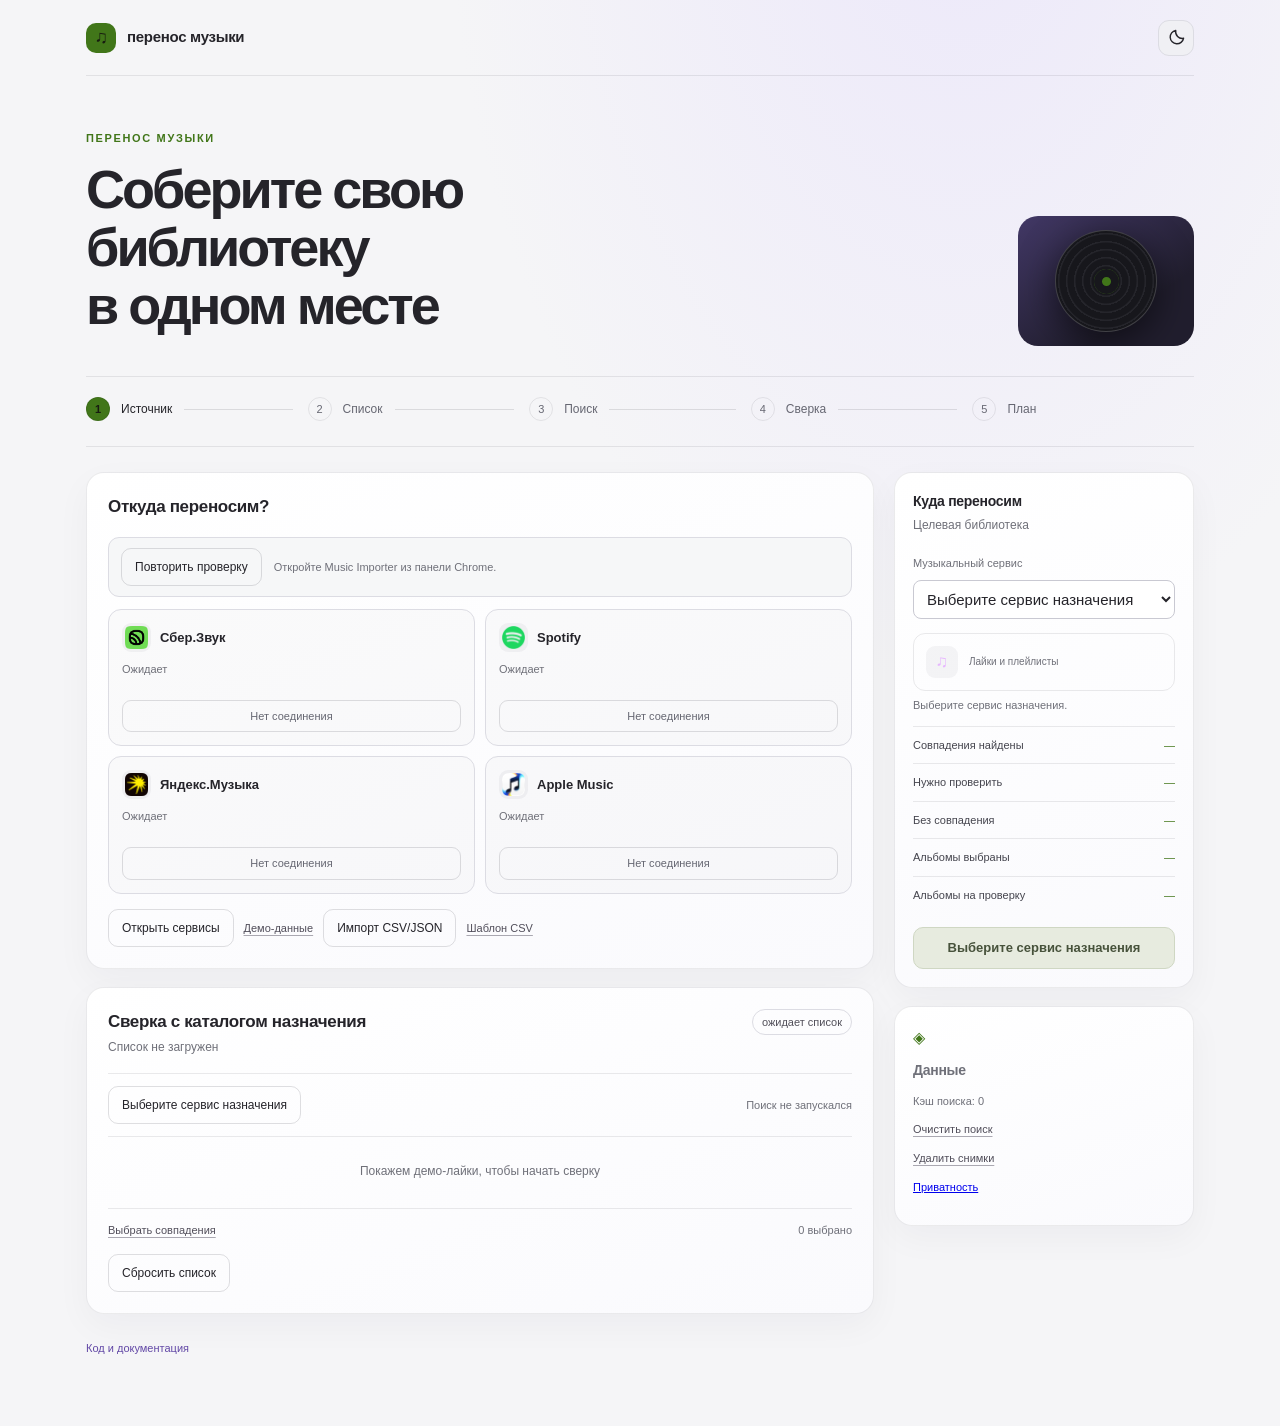
==== commit 8a3c683e: "fix(import): recover provider library scans Add guarded provider recovery, document live route evide" ====
--- a/chrome-extension/app/index.html
+++ b/chrome-extension/app/index.html
@@ -4,6 +4,7 @@
   <meta charset="utf-8">
   <meta name="viewport" content="width=device-width, initial-scale=1">
   <meta name="theme-color" content="#101114">
+  <meta name="description" content="Переносите лайки и плейлисты между Apple Music, Spotify, Яндекс.Музыкой и Сбер.Звуком. Проверяйте совпадения перед переносом.">
   <title>Перенос музыки — библиотека без границ</title>
   <script src="theme.js"></script>
   <link rel="stylesheet" href="styles.css">
@@ -12,11 +13,11 @@
   <div class="shell">
     <header class="topbar">
       <div class="brand"><span class="logo" aria-hidden="true">♫</span><span>перенос музыки</span></div>
-      <div class="top-right"><span>Перенос лайков и плейлистов</span><button class="theme-toggle" id="themeToggle" type="button" aria-label="Переключить тему"><svg class="sun-icon" aria-hidden="true" viewBox="0 0 24 24"><circle cx="12" cy="12" r="4"></circle><path d="M12 2v2m0 16v2M4.93 4.93l1.42 1.42m11.3 11.3 1.42 1.42M2 12h2m16 0h2M4.93 19.07l1.42-1.42m11.3-11.3 1.42-1.42"></path></svg><svg class="moon-icon" aria-hidden="true" viewBox="0 0 24 24"><path d="M20.9 13A8.5 8.5 0 0 1 11 3.1 8.5 8.5 0 1 0 20.9 13Z"></path></svg></button></div>
+      <div class="top-right"><button class="theme-toggle" id="themeToggle" type="button" aria-label="Переключить тему"><svg class="sun-icon" aria-hidden="true" viewBox="0 0 24 24"><circle cx="12" cy="12" r="4"></circle><path d="M12 2v2m0 16v2M4.93 4.93l1.42 1.42m11.3 11.3 1.42 1.42M2 12h2m16 0h2M4.93 19.07l1.42-1.42m11.3-11.3 1.42-1.42"></path></svg><svg class="moon-icon" aria-hidden="true" viewBox="0 0 24 24"><path d="M20.9 13A8.5 8.5 0 0 1 11 3.1 8.5 8.5 0 1 0 20.9 13Z"></path></svg></button></div>
     </header>
 
     <section class="hero" aria-labelledby="title">
-      <div><div class="eyebrow">Ваша музыка — с вами</div><h1 id="title">Соберите свою библиотеку<br>в одном месте</h1><p>Переносите лайки и плейлисты между музыкальными сервисами. Сначала проверим совпадения — вы решаете, что переносить.</p></div>
+      <div><div class="eyebrow">Перенос музыки</div><h1 id="title">Соберите свою библиотеку<br>в одном месте</h1></div>
       <div class="hero-art" aria-hidden="true"><div class="disc"></div></div>
     </section>
 
@@ -27,7 +28,7 @@
     <main class="layout">
       <div class="main-col">
         <section class="card" aria-labelledby="source-heading">
-          <div class="card-head"><div><h2 id="source-heading">Откуда переносим?</h2><p class="card-sub">Выберите источник</p></div><span class="count">Проверяем…</span></div>
+          <div class="card-head"><div><h2 id="source-heading">Откуда переносим?</h2></div></div>
           <div class="library-scan-toolbar"><button class="secondary" id="extensionImportBtn" type="button" disabled>Проверяем…</button><span id="extensionStatus" class="quiet extension-status" role="status" aria-live="polite">Подключаем расширение…</span></div>
           <div class="sources" role="group" aria-label="Выбор источника">
             <article class="source" data-source="Сбер.Звук" data-provider="zvuk"><div class="source-top"><span class="source-icon"><img class="provider-logo" src="assets/providers/zvuk.png" alt=""></span><h3>Сбер.Звук</h3></div><div class="source-status" role="status" aria-live="polite">Ожидает</div><progress class="source-progress" aria-label="Сбор библиотеки Сбер.Звука" hidden></progress><div class="source-collections" aria-label="Состав библиотеки"></div><button class="connect" type="button" disabled>Нет соединения</button><button class="source-retry" type="button" hidden>Повторить сбор</button></article>
@@ -35,20 +36,18 @@
             <article class="source" data-source="Яндекс.Музыка" data-provider="yandex-music"><div class="source-top"><span class="source-icon"><img class="provider-logo" src="assets/providers/yandex-music.png" alt=""></span><h3>Яндекс.Музыка</h3></div><div class="source-status" role="status" aria-live="polite">Ожидает</div><progress class="source-progress" aria-label="Сбор библиотеки Яндекс.Музыки" hidden></progress><div class="source-collections" aria-label="Состав библиотеки"></div><button class="connect" type="button" disabled>Нет соединения</button><button class="source-retry" type="button" hidden>Повторить сбор</button></article>
             <article class="source" data-source="Apple Music" data-provider="apple-music"><div class="source-top"><span class="source-icon"><img class="provider-logo" src="assets/providers/apple-music.png" alt=""></span><h3>Apple Music</h3></div><div class="source-status" role="status" aria-live="polite">Ожидает</div><progress class="source-progress" aria-label="Сбор библиотеки Apple Music" hidden></progress><div class="source-collections" aria-label="Состав библиотеки"></div><button class="connect" type="button" disabled>Нет соединения</button><button class="source-retry" type="button" hidden>Повторить сбор</button></article>
           </div>
-          <div class="playlist-row"><span>Состав библиотеки</span><span>Лайки и плейлисты из аккаунта</span></div>
           <div class="catalog-tools source-collection-tools" id="sourceCollectionTools" hidden>
             <label for="sourceCollectionSelect">Переносить</label>
             <select id="sourceCollectionSelect" class="catalog-select" aria-label="Коллекция источника"></select>
             <label id="targetPlaylistNameLabel" for="targetPlaylistName" hidden>Название копии</label>
             <input id="targetPlaylistName" type="text" maxlength="100" placeholder="Имя нового плейлиста" aria-label="Название нового плейлиста" hidden>
           </div>
-          <div class="action-row"><button class="secondary" id="openServicesBtn" type="button" disabled>Открыть сервисы</button><button class="linkbtn" id="loadBtn" type="button">Демо-данные</button><button class="secondary" id="uploadFileBtn" type="button" aria-controls="fileInput">Импорт CSV/JSON</button><input id="fileInput" type="file" accept=".csv,.json,text/csv,application/json" hidden><button class="linkbtn" id="templateBtn" type="button">Шаблон CSV</button></div><details id="extensionHelp" class="extension-help"><summary>Не подключается?</summary><p>В <code>chrome://extensions</code> перезагрузите Music Importer. Если его нет, загрузите папку <code>chrome-extension</code>.</p></details>
+          <div class="action-row"><button class="secondary" id="openServicesBtn" type="button" disabled>Открыть сервисы</button><button class="linkbtn" id="loadBtn" type="button">Демо-данные</button><button class="secondary" id="uploadFileBtn" type="button" aria-controls="fileInput">Импорт CSV/JSON</button><input id="fileInput" type="file" accept=".csv,.json,text/csv,application/json" hidden><button class="linkbtn" id="templateBtn" type="button">Шаблон CSV</button></div>
         </section>
 
         <section class="card" id="reviewCard" aria-labelledby="review-heading">
-          <div class="card-head"><div><h2 id="review-heading">Сверка с каталогом</h2><p class="card-sub" id="reviewSub">Выберите аккаунт или загрузите список, чтобы найти версии песен</p></div><span class="count" id="matchCount">ожидает список</span></div>
+          <div class="card-head"><div><h2 id="review-heading">Сверка с каталогом</h2><p class="card-sub" id="reviewSub">Список не загружен</p></div><span class="count" id="matchCount">ожидает список</span></div>
           <div class="catalog-tools"><label for="storefront">Регион Apple</label><select id="storefront" aria-label="Страна каталога Apple"><option value="AE">ОАЭ</option><option value="US">США</option><option value="GB">Великобритания</option><option value="CA">Канада</option><option value="AU">Австралия</option></select><button class="secondary" type="button" id="searchBtn" disabled>Найти совпадения</button><button class="secondary" type="button" id="cancelSearchBtn" hidden>Остановить поиск</button><span class="quiet" id="searchStatus" aria-live="polite">Поиск не запускался</span></div>
-          <p class="quiet match-hint">Если выдача неточная, поправьте поисковый запрос у трека и нажмите «Искать».</p>
           <div class="track-tools" id="trackTools" hidden>
             <div class="track-filters">
               <label>Статус<select id="trackStatusFilter" aria-label="Фильтр по статусу"><option value="all">Все треки</option><option value="review">Нужна проверка</option><option value="matched">Есть совпадение</option><option value="missing">Не найдено</option><option value="excluded">Исключено</option></select></label>
@@ -59,13 +58,13 @@
           </div>
           <div class="track-list" id="trackList"><div class="empty">Покажем демо-лайки, чтобы начать сверку</div></div>
           <div id="albumSection" hidden>
-            <div class="card-head album-head"><div><h3 id="album-heading" class="album-heading-title">Альбомы</h3><p class="card-sub">Сохранённые альбомы переносятся целыми альбомами и не раскладываются на треки.</p></div><span class="count" id="albumCount"></span></div>
+            <div class="card-head album-head"><div><h3 id="album-heading" class="album-heading-title">Альбомы</h3></div><span class="count" id="albumCount"></span></div>
             <p class="quiet" id="albumNotice" hidden>Альбомы источника не подтверждены полностью, поэтому в этот перенос они не входят. Выберите «Только альбомы», чтобы увидеть причину, или обновите аккаунт.</p>
             <div class="track-list" id="albumList" aria-labelledby="album-heading"></div>
             <div class="track-tools" id="albumPages" hidden><span></span><div class="track-pages"><button class="secondary" type="button" id="previousAlbumPage" aria-label="Предыдущая страница альбомов">←</button><span class="quiet" id="albumPageStatus" aria-live="polite"></span><button class="secondary" type="button" id="nextAlbumPage" aria-label="Следующая страница альбомов">→</button></div></div>
           </div>
           <div class="review-tools"><button class="linkbtn" type="button" id="toggleAll">Снять выбор со всех</button><span class="quiet" id="selectedCount">0 выбрано</span></div>
-          <div class="action-row"><button class="secondary" type="button" id="resetBtn">Сбросить список</button><span class="quiet">Можно исключить любой трек</span></div>
+          <div class="action-row"><button class="secondary" type="button" id="resetBtn">Сбросить список</button></div>
         </section>
       </div>
 
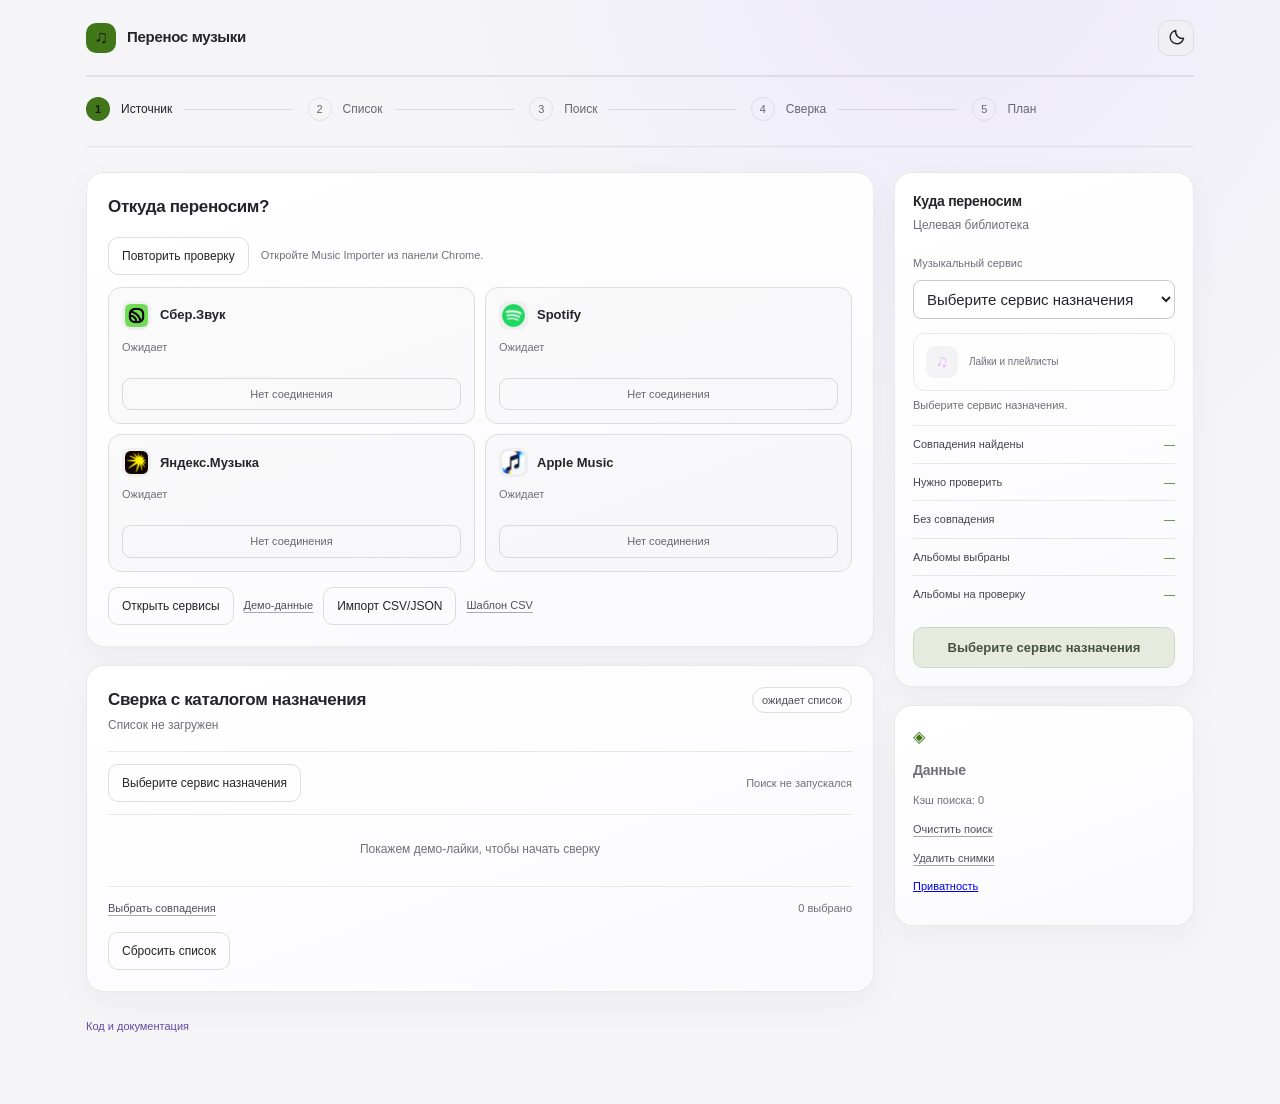
==== commit 92e19c8c: "fix(ui): trim importer header and add favicon Remove duplicated promotional hero copy and provide a " ====
--- a/chrome-extension/app/index.html
+++ b/chrome-extension/app/index.html
@@ -5,21 +5,17 @@
   <meta name="viewport" content="width=device-width, initial-scale=1">
   <meta name="theme-color" content="#101114">
   <meta name="description" content="Переносите лайки и плейлисты между Apple Music, Spotify, Яндекс.Музыкой и Сбер.Звуком. Проверяйте совпадения перед переносом.">
-  <title>Перенос музыки — библиотека без границ</title>
+  <title>Перенос музыки</title>
+  <link rel="icon" href="assets/favicon.svg" type="image/svg+xml">
   <script src="theme.js"></script>
   <link rel="stylesheet" href="styles.css">
 </head>
 <body>
   <div class="shell">
     <header class="topbar">
-      <div class="brand"><span class="logo" aria-hidden="true">♫</span><span>перенос музыки</span></div>
+      <div class="brand"><span class="logo" aria-hidden="true">♫</span><h1>Перенос музыки</h1></div>
       <div class="top-right"><button class="theme-toggle" id="themeToggle" type="button" aria-label="Переключить тему"><svg class="sun-icon" aria-hidden="true" viewBox="0 0 24 24"><circle cx="12" cy="12" r="4"></circle><path d="M12 2v2m0 16v2M4.93 4.93l1.42 1.42m11.3 11.3 1.42 1.42M2 12h2m16 0h2M4.93 19.07l1.42-1.42m11.3-11.3 1.42-1.42"></path></svg><svg class="moon-icon" aria-hidden="true" viewBox="0 0 24 24"><path d="M20.9 13A8.5 8.5 0 0 1 11 3.1 8.5 8.5 0 1 0 20.9 13Z"></path></svg></button></div>
     </header>
-
-    <section class="hero" aria-labelledby="title">
-      <div><div class="eyebrow">Перенос музыки</div><h1 id="title">Соберите свою библиотеку<br>в одном месте</h1></div>
-      <div class="hero-art" aria-hidden="true"><div class="disc"></div></div>
-    </section>
 
     <nav class="steps" aria-label="Этапы переноса">
       <div class="step active" data-step="1" aria-current="step"><span class="step-num">1</span><span class="step-label">Источник</span></div><div class="step" data-step="2"><span class="step-num">2</span><span class="step-label">Список</span></div><div class="step" data-step="3"><span class="step-num">3</span><span class="step-label">Поиск</span></div><div class="step" data-step="4"><span class="step-num">4</span><span class="step-label">Сверка</span></div><div class="step" data-step="5"><span class="step-num">5</span><span class="step-label">План</span></div>
--- a/chrome-extension/app/styles.css
+++ b/chrome-extension/app/styles.css
@@ -63,6 +63,11 @@
   letter-spacing:-.02em
 }
 
+.brand h1 {
+  margin:0;
+  font:inherit
+}
+
 .logo {
   width:30px;
   height:30px;
@@ -83,69 +88,6 @@
   font-size:13px
 }
 
-.hero {
-  padding:54px 0 30px;
-  display:flex;
-  justify-content:space-between;
-  align-items:end;
-  gap:24px
-}
-
-.eyebrow {
-  color:var(--green);
-  font-size:11px;
-  font-weight:750;
-  letter-spacing:.15em;
-  text-transform:uppercase
-}
-
-.hero h1 {
-  font-size:clamp(34px,5vw,54px);
-  letter-spacing:-.055em;
-  line-height:1.08;
-  margin:13px 0 12px;
-  max-width:660px
-}
-
-.hero p {
-  color:var(--muted);
-  max-width:590px;
-  margin:0;
-  font-size:16px
-}
-
-.hero-art {
-  height:130px;
-  width:176px;
-  position:relative;
-  flex:none;
-  overflow:hidden;
-  border-radius:20px;
-  background:linear-gradient(145deg,#423866,#211e2e 70%);
-  display:grid;
-  place-items:center
-}
-
-.disc {
-  height:102px;
-  width:102px;
-  border-radius:50%;
-  border:1px solid #ffffff2e;
-  background:repeating-radial-gradient(circle,#17171c 0 6px,#25252b 7px 8px);
-  display:grid;
-  place-items:center;
-  box-shadow:0 10px 36px #0008
-}
-
-.disc:after {
-  content:"";
-  height:25px;
-  width:25px;
-  background:var(--green);
-  border-radius:50%;
-  box-shadow:inset 0 0 0 8px #17171c
-}
-
 .steps {
   display:grid;
   grid-template-columns:repeat(5,1fr);
@@ -258,10 +200,9 @@
   align-items:center;
   gap:12px;
   margin:12px 0;
-  padding:10px 12px;
-  border:1px solid var(--line);
-  border-radius:11px;
-  background:#ffffff04
+  padding:0;
+  border:0;
+  background:transparent
 }
 
 .library-scan-toolbar #extensionImportBtn { flex:0 0 auto }
@@ -895,35 +836,6 @@
 
   .topbar {
     height:62px
-  }
-
-  .hero {
-    padding:37px 0 26px;
-    align-items:stretch;
-    flex-direction:column;
-    gap:12px
-  }
-
-  .hero-art {
-    align-self:flex-end;
-    width:82px;
-    height:82px;
-    margin-top:-4px
-  }
-
-  .disc {
-    width:61px;
-    height:61px
-  }
-
-  .disc:after {
-    width:20px;
-    height:20px;
-    box-shadow:inset 0 0 0 6px #17171c
-  }
-
-  .hero p {
-    font-size:14px
   }
 
   .steps {
@@ -1490,7 +1402,7 @@
 :root[data-theme="light"] .source-status.partial { color:#8b5e00 }
 :root[data-theme="light"] .connect:disabled { color:#666772; opacity:1 }
 :root[data-theme="light"] .source-retry { border-color:#51862477; color:#344a22; background:#84bd4f12 }
-:root[data-theme="light"] .library-scan-toolbar { background:#f6f7f8 }
+:root[data-theme="light"] .library-scan-toolbar { background:transparent }
 :root[data-theme="light"] .step:not(.active) { color:#666772 }
 :root[data-theme="light"] .check-row { color:#45454e }
 :root[data-theme="light"] .track-search { color:var(--purple) }
